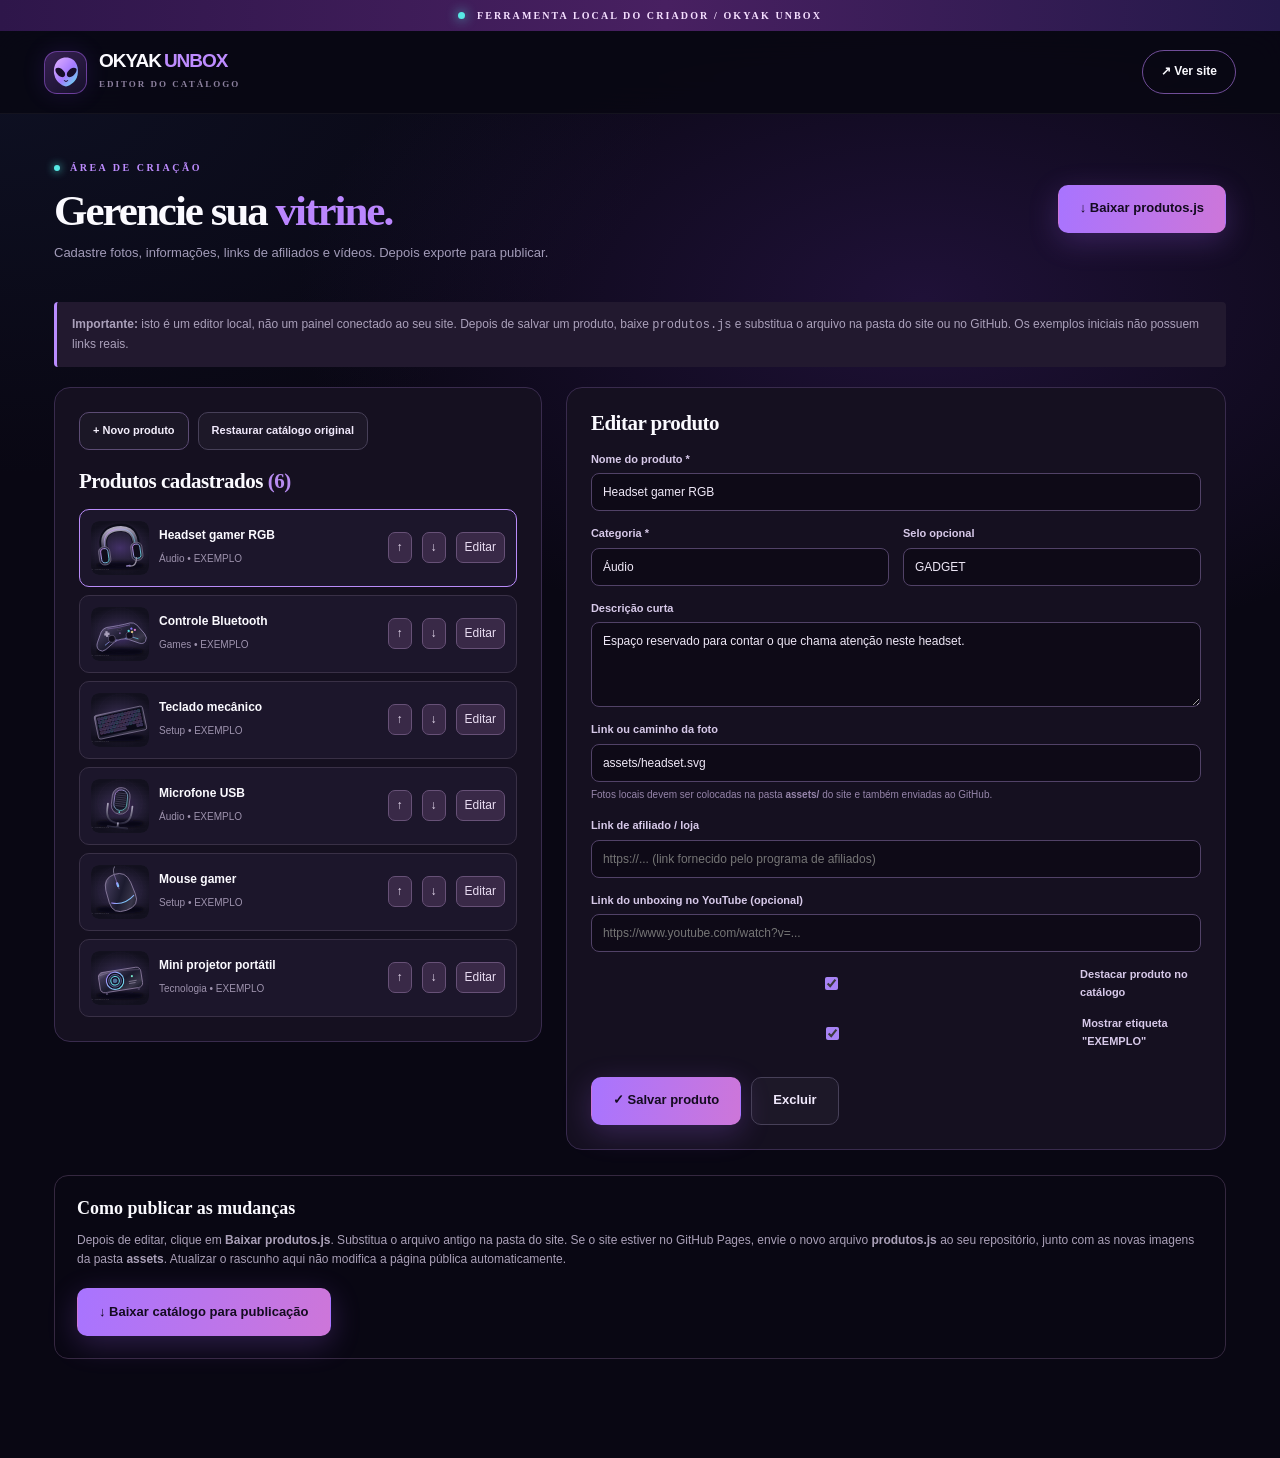
==== editor.html @ 549def85 "Add files via upload" ====
<!DOCTYPE html><html lang="pt-BR"><head><meta charset="UTF-8"><meta name="viewport" content="width=device-width,initial-scale=1.0"><meta name="theme-color" content="#090713"><link rel="icon" href="assets/icon.svg" type="image/svg+xml"><link rel="stylesheet" href="style.css"><title>Editor de produtos — Okyak Unbox</title><style>
.editor-shell{max-width:1220px;margin:0 auto;padding:40px 24px 100px}.editor-bar{display:flex;align-items:center;justify-content:space-between;gap:20px;flex-wrap:wrap;margin-bottom:38px}.editor-bar h1{font:700 clamp(29px,4vw,43px) 'Space Grotesk';letter-spacing:-2px;margin:8px 0}.editor-bar p{color:var(--muted);font-size:13px;margin:0}.editor-panels{display:grid;grid-template-columns:minmax(280px,.85fr) minmax(350px,1.15fr);gap:24px;align-items:start}.edit-panel{background:#151020;border:1px solid #392b4d;border-radius:16px;padding:24px}.edit-panel h2{font-size:21px;letter-spacing:-.5px;margin:0 0 15px}.edit-note{font-size:12px;color:#aaa0ba;background:#22192f;border-left:3px solid #ba8cff;padding:13px 15px;border-radius:4px;margin-bottom:20px}.edit-list{display:flex;flex-direction:column;gap:8px;max-height:600px;overflow:auto}.edit-item{border:1px solid #393046;background:#1c162b;border-radius:10px;padding:11px;display:flex;align-items:center;gap:10px}.edit-item.selected{border-color:#b98cf9}.edit-item>img{width:58px;height:54px;object-fit:cover;border-radius:8px;background:#29213d}.edit-item-info{min-width:0;flex:1}.edit-item-info strong{display:block;font-size:12px;overflow:hidden;text-overflow:ellipsis;white-space:nowrap}.edit-item-info small{color:#9d92ad;font-size:10px}.edit-item button{border:1px solid #675177;background:#392947;border-radius:7px;color:#e9ddf2;font-size:12px;padding:5px 8px}.edit-item button:hover{background:#5b386e}.edit-actions{display:flex;gap:9px;flex-wrap:wrap;margin-bottom:20px}.edit-actions .btn{min-height:38px;padding:9px 13px;font-size:11px}.edit-form{display:grid;grid-template-columns:1fr 1fr;gap:14px}.edit-field{display:flex;flex-direction:column;gap:5px;min-width:0}.edit-field.full{grid-column:1/-1}.edit-field label{font-size:11px;font-weight:800;color:#d7c9e9}.edit-field input,.edit-field textarea,.edit-field select{width:100%;background:#0e0a17;color:#efe8f7;border:1px solid #514267;border-radius:8px;padding:11px;font:12px 'DM Sans',sans-serif;outline:0}.edit-field textarea{min-height:85px;resize:vertical}.edit-field input:focus,.edit-field textarea:focus{border-color:#b88dff}.edit-field small{font-size:10px;color:#9685aa}.edit-check{display:flex;gap:9px;align-items:center;font-size:12px;color:#cfc2e2}.edit-check input{accent-color:#a783f5}.edit-form-actions{grid-column:1/-1;display:flex;align-items:center;gap:10px;flex-wrap:wrap;padding-top:12px}.editor-status{font-size:12px;color:#75ead4;min-height:22px}.editor-footer{margin-top:25px;padding:22px;border:1px solid #352840;border-radius:14px}.editor-footer h3{font:700 18px 'Space Grotesk';margin:0 0 10px}.editor-footer p{font-size:12px;color:#aaa0b8}.editor-footer .btn{margin-top:7px}@media(max-width:850px){.editor-panels{grid-template-columns:1fr}}@media(max-width:480px){.edit-form{grid-template-columns:1fr}.edit-field.full{grid-column:auto}.edit-form-actions{grid-column:auto}.editor-shell{padding:25px 15px 65px}.edit-panel{padding:16px}}
</style></head><body><div class="topline"><span class="live-dot"></span> FERRAMENTA LOCAL DO CRIADOR / OKYAK UNBOX</div><header class="header"><div class="shell header-inner"><a href="index.html" class="brand"><span class="brand-mark"><img src="assets/icon.svg" alt=""></span><span class="brand-type"><strong>OKYAK<span>UNBOX</span></strong><small>EDITOR DO CATÁLOGO</small></span></a><a class="header-cta" style="display:inline-flex" href="index.html">↗ Ver site</a></div></header><main class="editor-shell"><div class="editor-bar"><div><span class="section-kicker"><span></span> ÁREA DE CRIAÇÃO</span><h1>Gerencie sua <span style="color:#bb86ff">vitrine.</span></h1><p>Cadastre fotos, informações, links de afiliados e vídeos. Depois exporte para publicar.</p></div><button id="download" type="button" class="btn btn-primary">↓ Baixar produtos.js</button></div><p class="edit-note"><strong>Importante:</strong> isto é um editor local, não um painel conectado ao seu site. Depois de salvar um produto, baixe <code>produtos.js</code> e substitua o arquivo na pasta do site ou no GitHub. Os exemplos iniciais não possuem links reais.</p><div class="editor-panels"><section class="edit-panel"><div class="edit-actions"><button class="btn btn-outline" id="new" type="button">+ Novo produto</button><button class="btn btn-ghost" id="reset" type="button">Restaurar catálogo original</button></div><h2>Produtos cadastrados <span id="total" style="color:#b78bf0"></span></h2><div id="edit-list" class="edit-list"></div></section><section class="edit-panel"><h2 id="form-title">Editar produto</h2><form id="product-form" class="edit-form"><div class="edit-field full"><label for="nome">Nome do produto *</label><input id="nome" required maxlength="90" placeholder="Ex.: Headset Bluetooth XYZ"></div><div class="edit-field"><label for="categoria">Categoria *</label><input id="categoria" required maxlength="30" placeholder="Ex.: Tecnologia"></div><div class="edit-field"><label for="selo">Selo opcional</label><input id="selo" maxlength="24" placeholder="Ex.: UNBOXING"></div><div class="edit-field full"><label for="descricao">Descrição curta</label><textarea id="descricao" maxlength="300" placeholder="O que você quer apresentar deste produto?"></textarea></div><div class="edit-field full"><label for="imagem">Link ou caminho da foto</label><input id="imagem" placeholder="https://site.com/foto.jpg ou assets/foto.jpg"><small>Fotos locais devem ser colocadas na pasta <b>assets/</b> do site e também enviadas ao GitHub.</small></div><div class="edit-field full"><label for="afiliado">Link de afiliado / loja</label><input id="afiliado" type="url" placeholder="https://... (link fornecido pelo programa de afiliados)"></div><div class="edit-field full"><label for="youtube">Link do unboxing no YouTube (opcional)</label><input id="youtube" type="url" placeholder="https://www.youtube.com/watch?v=..."></div><div class="edit-field full"><label class="edit-check"><input type="checkbox" id="destaque"> Destacar produto no catálogo</label></div><div class="edit-field full"><label class="edit-check"><input type="checkbox" id="demo"> Mostrar etiqueta "EXEMPLO"</label></div><div class="edit-form-actions"><button class="btn btn-primary" type="submit">✓ Salvar produto</button><button class="btn btn-ghost" type="button" id="delete">Excluir</button><span class="editor-status" id="status" role="status"></span></div></form></section></div><div class="editor-footer"><h3>Como publicar as mudanças</h3><p>Depois de editar, clique em <b>Baixar produtos.js</b>. Substitua o arquivo antigo na pasta do site. Se o site estiver no GitHub Pages, envie o novo arquivo <b>produtos.js</b> ao seu repositório, junto com as novas imagens da pasta <b>assets</b>. Atualizar o rascunho aqui não modifica a página pública automaticamente.</p><button id="download-bottom" type="button" class="btn btn-primary">↓ Baixar catálogo para publicação</button></div></main><script src="produtos.js"></script><script>
(()=>{'use strict';const initial=JSON.parse(JSON.stringify(window.OKYAK_PRODUCTS||[]));let list;try{list=JSON.parse(localStorage.getItem('okyak_unbox_editor_v1')||'null')||initial}catch{list=initial}if(!Array.isArray(list))list=initial;let selected=list[0]?.id||null;const $=id=>document.getElementById(id);const esc=s=>String(s??'').replace(/[&<>"']/g,c=>({'&':'&amp;','<':'&lt;','>':'&gt;','"':'&quot;',"'":'&#39;'}[c]));const validPhoto=s=>String(s||'').trim();const cleanText=s=>String(s||'').trim();function persist(){try{localStorage.setItem('okyak_unbox_editor_v1',JSON.stringify(list))}catch{showStatus('Seu navegador não conseguiu salvar o rascunho. Exporte o arquivo.') }}function showStatus(t){$('status').textContent=t}function render(){const el=$('edit-list');$('total').textContent=`(${list.length})`;el.innerHTML=list.length?list.map((p,i)=>`<div class="edit-item ${p.id===selected?'selected':''}"><img src="${esc(p.imagem||'assets/produto.svg')}" onerror="this.onerror=null;this.src='assets/produto.svg'" alt=""><div class="edit-item-info"><strong>${esc(p.nome)}</strong><small>${esc(p.categoria||'Sem categoria')}${p.demo?' • EXEMPLO':''}</small></div><button type="button" data-up="${i}" title="Subir produto" aria-label="Mover para cima" ${i===0?'disabled':''}>↑</button><button type="button" data-down="${i}" title="Descer produto" aria-label="Mover para baixo" ${i===list.length-1?'disabled':''}>↓</button><button type="button" data-edit="${esc(p.id)}">Editar</button></div>`).join(''):'<p class="no-items">Nenhum produto. Clique em Novo produto.</p>';fillForm()}
function fillForm(){const p=list.find(x=>x.id===selected);$('form-title').textContent=p?'Editar produto':'Novo produto';for(const f of ['nome','categoria','selo','descricao','imagem','afiliado','youtube'])$(f).value=p?p[f]||'':'';$('destaque').checked=!!p?.destaque;$('demo').checked=!!p?.demo;$('delete').disabled=!p}
$('edit-list').addEventListener('click',e=>{const b=e.target.closest('button');if(!b)return;if(b.hasAttribute('data-edit'))selected=b.dataset.edit;else if(b.hasAttribute('data-up')){let i=Number(b.dataset.up);if(i>0)[list[i],list[i-1]]=[list[i-1],list[i]]}else if(b.hasAttribute('data-down')){let i=Number(b.dataset.down);if(i<list.length-1)[list[i],list[i+1]]=[list[i+1],list[i]]}persist();render()});
$('new').addEventListener('click',()=>{selected=null;render();$('nome').focus();showStatus('Preencha os campos para cadastrar um produto.')});
$('product-form').addEventListener('submit',e=>{e.preventDefault();const data={nome:cleanText($('nome').value),categoria:cleanText($('categoria').value),selo:cleanText($('selo').value),descricao:cleanText($('descricao').value),imagem:validPhoto($('imagem').value)||'assets/produto.svg',fallback:'assets/produto.svg',afiliado:cleanText($('afiliado').value),youtube:cleanText($('youtube').value),destaque:$('destaque').checked,demo:$('demo').checked};if(!data.nome||!data.categoria)return showStatus('Nome e categoria são obrigatórios.');for(const k of ['afiliado','youtube']){if(data[k]){try{const u=new URL(data[k]);if(!['https:','http:'].includes(u.protocol))throw Error()}catch{return showStatus('O campo '+(k==='afiliado'?'link de afiliado':'YouTube')+' precisa ser uma URL válida.')}}}if(data.imagem.includes(':')){try{const u=new URL(data.imagem);if(!['https:','http:'].includes(u.protocol))throw Error()}catch{return showStatus('Use um link de foto HTTP(S) ou um caminho local como assets/foto.jpg.')}}let ix=list.findIndex(p=>p.id===selected);if(ix>=0)list[ix]={...list[ix],...data};else{const id='produto-'+Date.now().toString(36)+'-'+Math.random().toString(36).slice(2,5);list.unshift({id,...data});selected=id}persist();render();showStatus('Produto salvo neste navegador. Exporte para publicar.')});
$('delete').addEventListener('click',()=>{if(!selected||!confirm('Excluir este produto do rascunho?'))return;list=list.filter(p=>p.id!==selected);selected=list[0]?.id||null;persist();render();showStatus('Produto excluído do rascunho.')});
$('reset').addEventListener('click',()=>{if(!confirm('Restaurar os exemplos originais? As alterações não exportadas serão perdidas.'))return;list=JSON.parse(JSON.stringify(initial));selected=list[0]?.id||null;persist();render();showStatus('Catálogo original restaurado.')});
function download(){const data='/* OKYAK UNBOX — Catálogo publicado. Editado pelo editor local. */\nwindow.OKYAK_PRODUCTS = '+JSON.stringify(list,null,2).replace(/\u2028/g,'\\u2028').replace(/\u2029/g,'\\u2029')+';\n';const blob=new Blob([data],{type:'text/javascript;charset=utf-8'});const u=URL.createObjectURL(blob);const a=document.createElement('a');a.href=u;a.download='produtos.js';document.body.appendChild(a);a.click();a.remove();setTimeout(()=>URL.revokeObjectURL(u),1000);showStatus('Arquivo preparado. Substitua produtos.js no seu site.')}
$('download').addEventListener('click',download);$('download-bottom').addEventListener('click',download);render();})();
</script></body></html>
---- style.css ----
:root{--bg:#090713;--bg2:#0d0a19;--paper:#111021;--paper2:#181429;--stroke:#28243b;--muted:#a29bb8;--muted2:#79718e;--white:#fbfaff;--lilac:#be8cff;--violet:#8c59ff;--pink:#f26bd5;--cyan:#57e9e5;--orange:#ffd184;--radius:18px}
*{box-sizing:border-box}html{scroll-behavior:smooth;scroll-padding-top:90px}body{margin:0;background:var(--bg);color:var(--white);font:15px/1.6 'DM Sans',sans-serif;overflow-x:hidden}body::before{content:"";position:absolute;top:0;left:0;right:0;height:830px;background:radial-gradient(ellipse at 72% 36%,#4522765e,transparent 48%),radial-gradient(ellipse at 0% 10%,#151d386b,transparent 37%);pointer-events:none;z-index:-1}a{color:inherit;text-decoration:none}button,input{font:inherit}button{cursor:pointer}button:disabled{cursor:not-allowed}img{max-width:100%;display:block}::selection{background:var(--violet);color:white}.shell{width:min(1220px,calc(100% - 88px));margin-inline:auto}.skip{position:absolute;left:-9999px;top:10px;background:#fff;color:#111;padding:10px;z-index:100}.skip:focus{left:15px}.topline{height:31px;background:linear-gradient(90deg,#2e164a,#482061 52%,#25194a);display:flex;align-items:center;justify-content:center;gap:12px;font-family:'Space Grotesk';font-size:10px;font-weight:700;letter-spacing:2.1px;color:#f5dfff}.topline-sep{opacity:.45}.live-dot,.video-showcase-head i,.hero-art-head i{display:inline-block;width:7px;height:7px;border-radius:50%;background:var(--cyan);box-shadow:0 0 12px var(--cyan)}.header{position:sticky;top:0;background:#090713dd;backdrop-filter:blur(18px);-webkit-backdrop-filter:blur(18px);border-bottom:1px solid #ffffff0c;z-index:50}.header-inner{height:82px;display:flex;align-items:center;justify-content:space-between;gap:30px}.brand{display:inline-flex;align-items:center;gap:12px;flex-shrink:0}.brand-mark{width:43px;height:43px;border-radius:13px;display:grid;place-items:center;background:linear-gradient(145deg,#372052,#16112b);border:1px solid #b468ff77;box-shadow:0 0 23px #8c59ff22}.brand-mark img{width:34px}.brand-type strong{display:block;font:800 19px/1 'Space Grotesk',sans-serif;letter-spacing:-1px}.brand-type strong span{color:var(--lilac);margin-left:3px}.brand-type small{font:700 9px/1.3 'Space Grotesk';color:#8c809e;letter-spacing:2px}.nav{display:flex;gap:36px;align-items:center;margin-left:auto}.nav a{font-size:13px;color:#beb8cb;font-weight:700;transition:color .2s}.nav a:hover{color:white}.header-cta{display:inline-flex;align-items:center;gap:9px;border:1px solid #704d98;border-radius:999px;font-size:12px;font-weight:800;padding:11px 18px;white-space:nowrap}.header-cta:hover{background:#351c4e}.header-cta svg{height:18px;width:18px;color:var(--pink)}.header-cta span{color:var(--lilac)}.menu-toggle{display:none}.mobile-menu{display:none}.hero{min-height:616px;display:grid;grid-template-columns:1fr .96fr;align-items:center;position:relative;gap:66px;padding-top:70px;padding-bottom:96px}.eyebrow,.section-kicker{display:inline-flex;align-items:center;gap:10px;font:700 10px/1.4 'Space Grotesk';letter-spacing:2.5px;color:var(--lilac)}.eyebrow-star{width:23px;height:23px;display:grid;place-items:center;border:1px solid #9b65f455;border-radius:6px;color:var(--pink);font-size:16px}.hero h1{font:700 clamp(48px,5.4vw,83px)/1.04 'Space Grotesk',sans-serif;letter-spacing:-4.2px;margin:26px 0 24px;white-space:nowrap}.hero h1 span{background:linear-gradient(90deg,#e8a9ff 2%,#9d85ff 54%,#77e7ed);color:transparent;background-clip:text;-webkit-background-clip:text}.hero-copy>p{max-width:480px;color:#aaa4b8;font-size:16px;line-height:1.85;margin:0 0 30px}.hero-actions{display:flex;gap:13px;flex-wrap:wrap}.btn{min-height:48px;border-radius:10px;padding:12px 21px;display:inline-flex;align-items:center;justify-content:center;gap:20px;font-size:13px;font-weight:800;border:1px solid transparent;transition:transform .2s,box-shadow .2s,background .2s}.btn:hover:not(:disabled){transform:translateY(-2px)}.btn-primary{background:linear-gradient(100deg,#a874ff,#cd76d9);color:#140b20;box-shadow:0 8px 30px #aa66ff3c}.btn-primary:hover{box-shadow:0 10px 40px #aa66ff72}.btn-ghost{background:#ffffff09;border-color:#474058;color:#f0e8fb}.btn-ghost:hover{background:#ffffff12}.btn-outline{background:#ffffff07;border-color:#5c4c74;color:#f4effc}.btn-outline:hover{background:#312342}.play-bubble{display:grid;place-items:center;width:24px;height:24px;border-radius:50%;background:#422d65;color:#d6abff;font-size:10px}.hero-proof{display:flex;gap:15px;align-items:center;margin-top:32px;color:#888098;font-size:11px;font-weight:700}.mini-avatars{display:flex;padding-left:6px}.mini-avatars span{width:30px;height:30px;display:grid;place-items:center;background:#322441;border:2px solid var(--bg);border-radius:50%;margin-left:-7px;font-size:16px}.hero-art{height:440px;position:relative;background:radial-gradient(circle at 50% 52%,#473b71 0,#241737 38%,#100c1c 72%);border:1px solid #51456d;border-radius:24px;overflow:hidden;box-shadow:0 25px 75px #0009,inset 0 0 65px #ba6aff0a}.hero-art::before{content:"";position:absolute;inset:0;background-image:linear-gradient(#a78aff0a 1px,transparent 1px),linear-gradient(90deg,#a78aff0a 1px,transparent 1px);background-size:35px 35px;mask-image:linear-gradient(to bottom,transparent,#000 40%);pointer-events:none}.hero-art-head{position:absolute;top:20px;left:24px;right:24px;display:flex;justify-content:space-between;font:700 9px 'Space Grotesk';letter-spacing:1.8px;color:#cfbbec;z-index:2}.hero-art-head span:first-child{display:flex;align-items:center;gap:8px}.hero-art-head span:last-child{color:#77708f}.hero-orbit{border:1px solid #b97dff33;position:absolute;left:50%;top:47%;transform:translate(-50%,-50%);border-radius:50%;width:380px;height:380px}.hero-orbit-2{width:278px;height:278px;border-style:dashed;border-color:#a377e844}.hero-product-glow{position:absolute;top:50%;left:50%;width:245px;height:145px;transform:translate(-50%,-15%);border-radius:50%;background:#a25dff80;filter:blur(65px)}.hero-controller{width:360px;height:310px;object-fit:contain;position:absolute;top:55px;left:50%;transform:translateX(-50%) rotate(-13deg);filter:drop-shadow(0 30px 25px #000b);z-index:1}.hero-float{position:absolute;z-index:2;backdrop-filter:blur(12px);background:#180f2ccc;border:1px solid #8d65ae8a;color:white}.float-a{left:23px;top:175px;border-radius:12px;padding:12px;display:flex;align-items:center;gap:8px;color:#e3a9ff;font-size:23px}.float-a small{font:700 9px/1.3 'Space Grotesk';letter-spacing:1px;color:#e4d3ef}.float-b{right:16px;top:95px;border-radius:999px;padding:9px 14px;font:700 9px 'Space Grotesk';letter-spacing:1px;display:flex;align-items:center;gap:8px}.float-b span{color:var(--pink)}.hero-art-bottom{position:absolute;bottom:0;left:0;right:0;padding:20px 25px;background:linear-gradient(0deg,#100b1fec,#100b1e77);display:flex;align-items:end;justify-content:space-between;z-index:2}.hero-art-bottom small{display:block;color:#9678bb;font:700 9px 'Space Grotesk';letter-spacing:2px}.hero-art-bottom strong{font:700 15px 'Space Grotesk';margin-top:5px;display:block}.blink{color:var(--cyan)}.hero-signal{display:flex;align-items:end;gap:4px;height:27px}.hero-signal span{width:4px;background:linear-gradient(var(--cyan),#8274f5);border-radius:4px;height:16px}.hero-signal span:nth-child(2){height:26px}.hero-signal span:nth-child(3){height:12px}.hero-signal span:nth-child(4){height:21px}.hero-signal span:nth-child(5){height:8px}.hero-scroll{position:absolute;bottom:30px;left:0;display:flex;gap:22px;color:#817992;font:700 10px 'Space Grotesk';letter-spacing:2.2px}.hero-scroll span{color:var(--lilac);font-size:16px}.benefits-wrap{background:linear-gradient(90deg,#11101e,#161026 48%,#100f1c);border-top:1px solid #2b2339;border-bottom:1px solid #2b2339}.benefits{min-height:112px;display:grid;grid-template-columns:repeat(3,1fr);align-items:center}.benefit{display:flex;align-items:center;gap:18px;padding:12px 28px 12px 0}.benefit+.benefit{border-left:1px solid #383044;padding-left:36px}.benefit-icon{font:700 23px 'Space Grotesk';color:#bd80ee}.benefit strong{display:block;font:700 13px 'Space Grotesk'}.benefit small{display:block;color:#928ba4;font-size:11px;margin-top:3px}.catalog-section{padding-top:105px;padding-bottom:108px}.section-top{display:flex;justify-content:space-between;align-items:center}.section-kicker>span{width:6px;height:6px;background:var(--cyan);border-radius:50%;box-shadow:0 0 8px var(--cyan)}h2{font:700 clamp(33px,4vw,52px)/1.12 'Space Grotesk';letter-spacing:-2px;margin:16px 0 14px}h2 em{font-style:normal;color:#ba8cff}.section-top p{color:#a9a2b8;margin:0}.top-stamp{height:104px;width:104px;border:1px dashed #6c5a85;border-radius:50%;display:flex;flex-direction:column;align-items:center;justify-content:center;transform:rotate(13deg);color:#ab8cd1;text-align:center;font:700 8px/1.5 'Space Grotesk';letter-spacing:1.4px}.top-stamp strong{font-size:13px;line-height:1.1;color:#eee4ff;letter-spacing:1px;margin:2px}.top-stamp span{font-size:18px;color:var(--pink)}.catalog-bar{margin-top:41px;display:flex;align-items:center;justify-content:space-between;gap:16px}.categories{display:flex;flex-wrap:wrap;gap:8px}.category-btn{border:1px solid #332d43;background:#161322;color:#aba2bb;padding:9px 15px;border-radius:9px;font:700 11px 'Space Grotesk';transition:all .2s}.category-btn:hover{color:white;border-color:#8d6eb9}.category-btn.active{color:#1d1027;background:#c797ff;border-color:#c797ff}.search{width:247px;height:42px;display:flex;align-items:center;gap:9px;padding:0 12px;border:1px solid #342d46;background:#151222;border-radius:9px;color:#8c809d}.search:focus-within{border-color:#ae81dc}.search svg{width:17px;height:17px;flex-shrink:0}.search input{background:transparent;color:#fff;border:0;outline:0;min-width:0;width:100%;font-size:12px}.search input::placeholder{color:#877d9a}.catalog-meta{display:flex;justify-content:space-between;gap:16px;color:#797188;font:700 9px 'Space Grotesk';letter-spacing:1.4px;margin-top:24px;margin-bottom:15px}.product-grid{display:grid;grid-template-columns:repeat(3,minmax(0,1fr));gap:22px}.product-card{min-width:0;background:linear-gradient(135deg,#181427,#110e1d);border:1px solid #322940;border-radius:16px;overflow:hidden;transition:transform .25s,border-color .25s,box-shadow .25s}.product-card:hover{transform:translateY(-5px);border-color:#74569b;box-shadow:0 16px 40px #0007}.product-image{height:223px;background:radial-gradient(circle at 50% 34%,#3c3155,#1c192b 60%,#151321);position:relative;overflow:hidden;display:flex;align-items:center;justify-content:center}.product-image::after{content:"";position:absolute;inset:0;background:linear-gradient(to top,#16102077,transparent 35%);pointer-events:none}.product-image img{width:100%;height:100%;object-fit:cover;transition:transform .4s}.product-card:hover .product-image img{transform:scale(1.06)}.card-overlays{position:absolute;inset:15px 14px auto 14px;display:flex;justify-content:space-between;gap:7px;z-index:1}.card-badge{background:#1d1839e6;border:1px solid #76609caa;color:#ebd1ff;border-radius:6px;padding:6px 9px;font:700 9px 'Space Grotesk';letter-spacing:1px}.card-demo{background:#090815bd;border:1px solid #ffffff38;color:#bcb2cb;border-radius:6px;padding:6px 9px;font:700 9px 'Space Grotesk';letter-spacing:1px}.card-bottom-hint{position:absolute;right:14px;bottom:12px;font:700 8px 'Space Grotesk';letter-spacing:1.5px;color:#e1d0f0;z-index:2}.product-body{padding:21px 21px 22px}.product-category{font:700 9px 'Space Grotesk';letter-spacing:1.8px;color:#c38df3;text-transform:uppercase}.product-body h3{font:700 20px/1.25 'Space Grotesk';letter-spacing:-.6px;margin:7px 0 9px}.product-body p{font-size:12px;color:#a49ab2;line-height:1.8;min-height:45px;margin:0}.product-details{display:flex;align-items:center;justify-content:space-between;margin:17px 0 18px;padding-top:15px;border-top:1px solid #302a3b;gap:10px}.product-details span:first-child{font-size:10px;color:#9c91ad}.product-details span:last-child{font-size:11px;color:#d8c7e6;font-weight:700;text-align:right}.product-actions{display:flex;gap:9px}.product-actions a,.product-actions button{min-height:40px;border-radius:8px;display:flex;justify-content:center;align-items:center;gap:6px;padding:8px 12px;font-size:11px;font-weight:800;white-space:nowrap}.buy-link{flex:1;background:#b783ff;color:#20112c;border:1px solid #b783ff;transition:background .2s}.buy-link:not(.disabled):hover{background:#dbb5ff}.buy-link.disabled{background:#30263a;border-color:#453950;color:#a89bb3;cursor:not-allowed}.watch-link{background:#252037;color:#e9dbfa;border:1px solid #4d3d69}.watch-link:hover{background:#382b50}.external-arrow{font-size:14px}.product-no-video{display:flex;align-items:center;gap:6px;font-size:10px;color:#847c91;padding:0 4px}.empty-state{margin:20px auto 0;padding:60px 30px;border:1px dashed #4b395a;border-radius:15px;text-align:center;color:#a8a0b8}.empty-state>span{font-size:48px}.empty-state h3{color:white;font:700 24px 'Space Grotesk'}.empty-state p{margin-bottom:22px}.disclosure-inline{margin:25px 0 0;color:#8d839d;font-size:11px;line-height:1.8;max-width:950px}.video-section{background:radial-gradient(ellipse at 15% 60%,#331f4e44,transparent 48%),#110d1d;border-block:1px solid #2a223c}.video-layout{display:grid;grid-template-columns:.85fr 1.15fr;gap:105px;align-items:center;padding-top:104px;padding-bottom:104px}.video-left h2{font-size:clamp(36px,4.2vw,56px);margin-top:22px}.video-left>p{font-size:14px;color:#aaa0b9;line-height:1.9;max-width:405px}.video-perks{display:flex;flex-direction:column;gap:12px;margin:26px 0 33px}.video-perks span{font-size:12px;color:#d2c6de;font-weight:700}.video-perks b{color:#a97bff;font-size:17px;margin-right:9px}.video-showcase{border:1px solid #765591;border-radius:16px;overflow:hidden;box-shadow:0 30px 75px #0008;background:#100e1d;transform:rotate(1deg)}.video-showcase-head,.video-showcase-foot{height:47px;display:flex;justify-content:space-between;align-items:center;padding:0 18px;font:700 9px 'Space Grotesk';letter-spacing:1.4px;color:#a99cbe}.video-showcase-head i{margin-right:7px}.video-showcase-head>span:last-child{color:#ee9ba8}.video-stage{height:310px;position:relative;overflow:hidden;display:grid;place-items:center;background:radial-gradient(circle at 50% 50%,#3e2069 0,#1a1533 45%,#110e21 90%)}.video-stage::before{content:"";position:absolute;inset:0;background-image:linear-gradient(45deg,#b577ff08 25%,transparent 25%),linear-gradient(-45deg,#b577ff08 25%,transparent 25%);background-size:29px 29px}.stage-orbit{position:absolute;border:1px solid #b281ff33;border-radius:50%;width:300px;height:300px}.stage-orbit-2{width:200px;height:200px;border-style:dashed}.stage-inner{position:relative;z-index:1;display:flex;align-items:center;flex-direction:column;text-align:center;gap:8px;padding:25px}.stage-play{height:72px;width:72px;display:grid;place-items:center;border-radius:50%;background:linear-gradient(135deg,#a473f6,#ed78c0);color:#1b0c2b;box-shadow:0 0 70px #bb6bff80;font-size:25px;padding-left:5px;margin-bottom:13px}.stage-inner small{font:700 9px 'Space Grotesk';letter-spacing:2px;color:#c99bea}.stage-inner strong{font:700 20px 'Space Grotesk';max-width:350px}.stage-inner>span{font-size:12px;color:#aaa0b7}.video-stage iframe{width:100%;height:100%;border:0;position:absolute;inset:0;z-index:2}.video-thumb{position:absolute;inset:0;border:0;width:100%;height:100%;cursor:pointer;background:#171126;z-index:2}.video-thumb img{width:100%;height:100%;object-fit:cover;opacity:.64}.video-thumb::after{content:"▶";display:grid;place-items:center;position:absolute;left:50%;top:50%;transform:translate(-50%,-50%);width:75px;height:75px;border-radius:50%;font-size:28px;padding-left:4px;background:#cc85f7;color:#1c0b29;box-shadow:0 0 40px #ba65fa80}.video-showcase-foot{height:40px}.how{padding-top:108px;padding-bottom:118px}.how-header{text-align:center}.how-header h2{margin-bottom:43px}.steps{display:grid;grid-template-columns:repeat(3,1fr);gap:21px}.step{padding:27px 27px 29px;border:1px solid #30283f;border-radius:15px;background:linear-gradient(140deg,#171225,#11101b)}.step-number{display:flex;justify-content:space-between;color:#ab7bdf;font:700 13px 'Space Grotesk'}.step-number b{font-size:20px;font-weight:500;color:#4c425f}.step-emoji{font-size:33px;margin:22px 0 15px}.step h3{font:700 20px 'Space Grotesk';margin:0 0 8px}.step p{color:#a59aae;font-size:12px;line-height:1.8;margin:0;max-width:250px}.channel-promo{min-height:232px;padding:45px 54px;border:1px solid #70528e;border-radius:19px;background:radial-gradient(ellipse at 90% 60%,#6d2fa360,transparent 45%),linear-gradient(95deg,#251339,#151028);display:flex;align-items:center;justify-content:space-between;gap:30px;position:relative;overflow:hidden}.channel-bg{position:absolute;right:2%;top:-20px;pointer-events:none;transform:rotate(-9deg);font:700 195px 'Space Grotesk';letter-spacing:-20px;color:#ffffff06}.channel-promo>div:not(.channel-bg),.channel-promo>a{z-index:1}.channel-promo h2{font-size:32px;margin:12px 0}.channel-promo h2 em{color:#dfa8ff}.channel-promo p{margin:0;color:#a89ab8;font-size:12px}.channel-promo .btn{flex-shrink:0}.faq{display:grid;grid-template-columns:.8fr 1.2fr;gap:120px;padding-top:116px;padding-bottom:120px}.faq h2{margin-top:18px}.faq-list details{border-bottom:1px solid #383042;padding:0 0 1px}.faq-list summary{list-style:none;cursor:pointer;display:flex;justify-content:space-between;align-items:center;gap:16px;padding:19px 0;color:#ede5f5;font-size:14px;font-weight:700}.faq-list summary::-webkit-details-marker{display:none}.faq-list summary span{font-size:22px;color:#c188f4;font-weight:400;transition:transform .2s}.faq-list details[open] summary span{transform:rotate(45deg)}.faq-list p{max-width:560px;color:#a79ab7;font-size:12px;line-height:1.9;margin:0 0 19px}.footer{background:#080711;border-top:1px solid #292138}.footer-main{display:grid;grid-template-columns:2fr 1fr 1fr;gap:70px;padding:64px 0 55px}.footer-brand .brand-mark{width:43px;height:43px}.footer-main>div:first-child p{font-size:12px;color:#8b809a;max-width:290px;line-height:1.8;margin-top:20px}.footer-links{display:flex;flex-direction:column;align-items:flex-start;gap:9px}.footer-links strong{font:700 10px 'Space Grotesk';letter-spacing:1.8px;color:#cba8f2;margin-bottom:8px}.footer-links a{font-size:12px;color:#aca2b9}.footer-links a:hover{color:white}.footer-bottom{border-top:1px solid #242033;min-height:67px;display:flex;justify-content:space-between;align-items:center;gap:15px;color:#70667c;font:700 9px 'Space Grotesk';letter-spacing:1.4px}.video-dialog{width:min(760px,calc(100% - 30px));max-height:calc(100% - 40px);padding:0;background:#120e20;border:1px solid #77539a;color:#f4edfa;border-radius:18px;box-shadow:0 40px 100px #000b}.video-dialog::backdrop{background:#020108d9;backdrop-filter:blur(7px)}.dialog-header{padding:16px 19px;display:flex;justify-content:space-between;align-items:center;gap:15px;font:700 16px 'Space Grotesk'}.dialog-header strong{overflow:hidden;text-overflow:ellipsis;white-space:nowrap}.dialog-header button{background:#332441;color:#fff;border:1px solid #71558c;border-radius:8px;font-size:24px;width:36px;height:36px;display:grid;place-items:center}.dialog-video{position:relative;aspect-ratio:16/9;background:#070611}.dialog-video iframe{position:absolute;inset:0;border:0;width:100%;height:100%}.video-dialog>p{padding:0 19px 11px;font-size:11px;color:#9d91ac}.no-items{color:#aaa}.nofocus:focus{outline:0}a:focus-visible,button:focus-visible,input:focus-visible,summary:focus-visible{outline:2px solid var(--cyan);outline-offset:3px}
@media(max-width:1060px){.shell{width:min(1100px,calc(100% - 52px))}.nav{gap:19px}.hero{gap:26px}.hero h1{font-size:clamp(44px,5.3vw,68px);letter-spacing:-3px}.video-layout{gap:50px}.float-a{left:10px}.hero-controller{width:340px}.product-grid{gap:13px}.product-body{padding:18px}.product-actions{flex-wrap:wrap}.watch-link{flex:1}}
@media(max-width:760px){.shell{width:calc(100% - 36px)}.topline{font-size:8px;letter-spacing:1px;gap:7px}.header-inner{height:70px}.nav,.header-cta{display:none}.menu-toggle{display:flex;flex-direction:column;gap:5px;align-items:center;justify-content:center;background:#241831;border:1px solid #55416b;border-radius:10px;height:39px;width:42px}.menu-toggle span{width:18px;height:2px;background:#dac3f1;border-radius:3px}.mobile-menu:not([hidden]){display:flex;flex-direction:column;gap:0;padding:2px 18px 14px;border-top:1px solid #2e2340;background:#100b1e}.mobile-menu a{display:block;padding:13px 4px;border-bottom:1px solid #2b2139;font-size:13px}.hero{min-height:0;grid-template-columns:1fr;padding-top:56px;padding-bottom:65px;gap:42px}.hero h1{font-size:clamp(48px,9vw,75px);letter-spacing:-3.4px}.hero-copy>p{max-width:570px}.hero-art{height:405px;max-width:590px;width:100%;margin:auto}.hero-scroll{display:none}.benefits{grid-template-columns:1fr;min-height:0;padding:13px 0}.benefit,.benefit+.benefit{padding:14px 0;border-left:0}.benefit+.benefit{border-top:1px solid #2f2941}.catalog-section{padding-top:75px;padding-bottom:70px}.top-stamp{display:none}.catalog-bar{flex-direction:column;align-items:stretch}.categories{gap:7px}.search{width:100%}.catalog-meta span:last-child{display:none}.product-grid{grid-template-columns:repeat(2,minmax(0,1fr));gap:13px}.product-image{height:185px}.video-layout{grid-template-columns:1fr;gap:35px;padding-top:75px;padding-bottom:75px}.video-showcase{max-width:600px;width:100%;margin:auto;transform:none}.how{padding-top:75px;padding-bottom:80px}.steps{grid-template-columns:1fr;gap:13px}.step{padding:21px 23px}.step-emoji{margin:10px 0;font-size:28px}.step p{max-width:none}.channel-promo{padding:30px;flex-direction:column;align-items:flex-start}.channel-promo h2{font-size:27px}.faq{grid-template-columns:1fr;gap:25px;padding-top:85px;padding-bottom:80px}.footer-main{gap:24px;grid-template-columns:1fr 1fr}.footer-main>div:first-child{grid-column:1/-1}.footer-bottom{flex-direction:column;justify-content:center;text-align:center;padding:17px 0}}
@media(max-width:500px){.brand-type strong{font-size:17px}.hero h1{font-size:clamp(41px,10vw,55px);letter-spacing:-2.8px}.hero-copy>p{font-size:14px}.hero-actions{gap:9px}.hero-actions .btn{padding:11px 14px;gap:10px;font-size:12px}.eyebrow{font-size:9px;letter-spacing:1.4px}.hero-art{height:340px}.hero-controller{width:300px;top:37px}.hero-orbit{width:300px;height:300px}.hero-orbit-2{width:210px;height:210px}.float-a{top:140px}.float-b{top:75px}.hero-art-bottom{padding:15px}.product-grid{grid-template-columns:1fr}.product-image{height:250px}.product-body h3{font-size:21px}.catalog-meta{letter-spacing:.5px}.video-stage{height:245px}.stage-inner strong{font-size:17px}.footer-main{gap:24px}h2{letter-spacing:-1.4px}.channel-promo h2{font-size:25px}}
@media(prefers-reduced-motion:reduce){*,*::before,*::after{scroll-behavior:auto!important;transition:none!important;animation:none!important}}
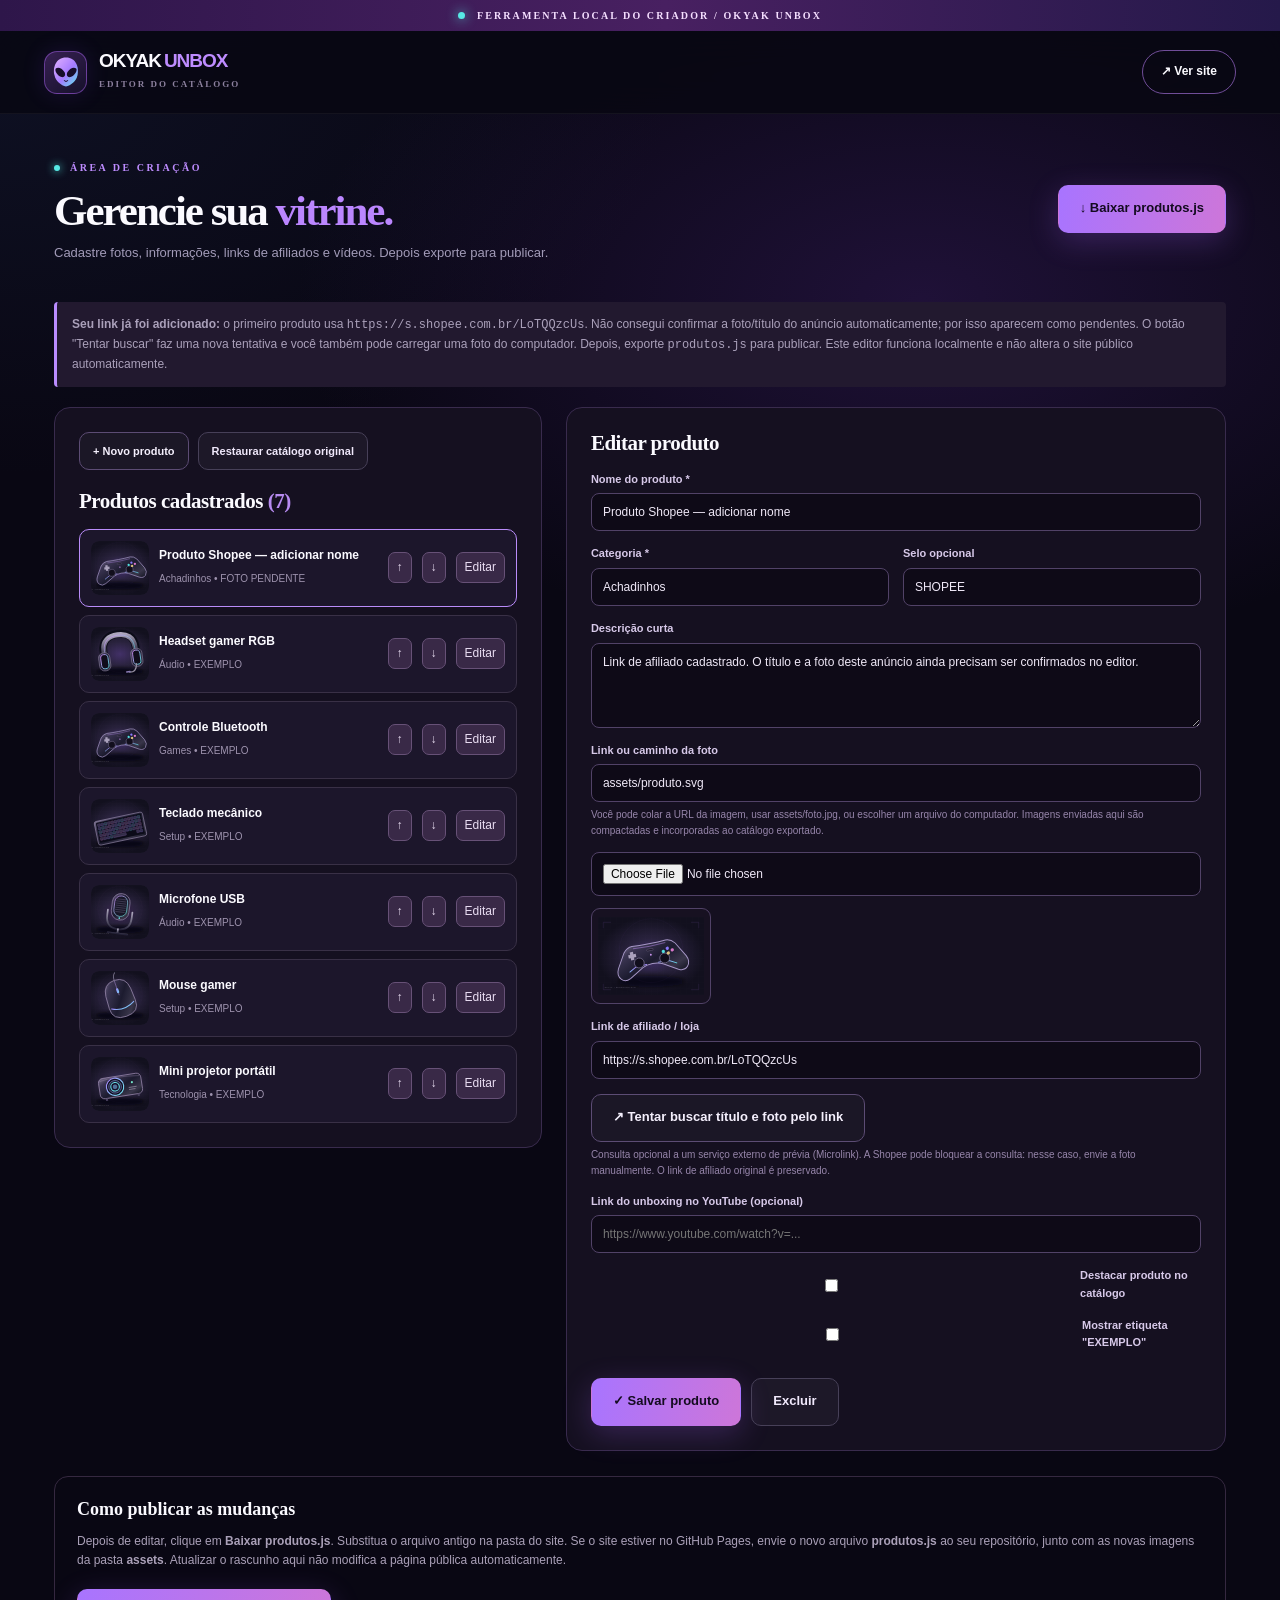
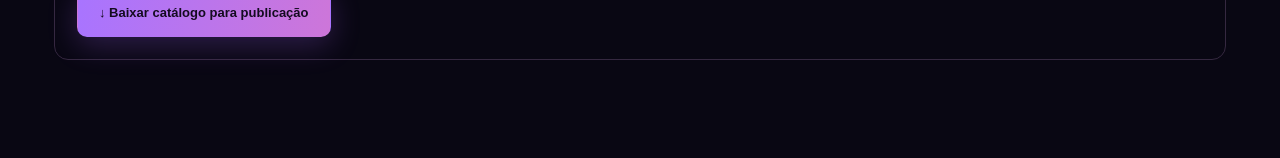
==== commit e390c14c: "Add files via upload" ====
--- a/editor.html
+++ b/editor.html
@@ -1,13 +1,81 @@
 <!DOCTYPE html><html lang="pt-BR"><head><meta charset="UTF-8"><meta name="viewport" content="width=device-width,initial-scale=1.0"><meta name="theme-color" content="#090713"><link rel="icon" href="assets/icon.svg" type="image/svg+xml"><link rel="stylesheet" href="style.css"><title>Editor de produtos — Okyak Unbox</title><style>
-.editor-shell{max-width:1220px;margin:0 auto;padding:40px 24px 100px}.editor-bar{display:flex;align-items:center;justify-content:space-between;gap:20px;flex-wrap:wrap;margin-bottom:38px}.editor-bar h1{font:700 clamp(29px,4vw,43px) 'Space Grotesk';letter-spacing:-2px;margin:8px 0}.editor-bar p{color:var(--muted);font-size:13px;margin:0}.editor-panels{display:grid;grid-template-columns:minmax(280px,.85fr) minmax(350px,1.15fr);gap:24px;align-items:start}.edit-panel{background:#151020;border:1px solid #392b4d;border-radius:16px;padding:24px}.edit-panel h2{font-size:21px;letter-spacing:-.5px;margin:0 0 15px}.edit-note{font-size:12px;color:#aaa0ba;background:#22192f;border-left:3px solid #ba8cff;padding:13px 15px;border-radius:4px;margin-bottom:20px}.edit-list{display:flex;flex-direction:column;gap:8px;max-height:600px;overflow:auto}.edit-item{border:1px solid #393046;background:#1c162b;border-radius:10px;padding:11px;display:flex;align-items:center;gap:10px}.edit-item.selected{border-color:#b98cf9}.edit-item>img{width:58px;height:54px;object-fit:cover;border-radius:8px;background:#29213d}.edit-item-info{min-width:0;flex:1}.edit-item-info strong{display:block;font-size:12px;overflow:hidden;text-overflow:ellipsis;white-space:nowrap}.edit-item-info small{color:#9d92ad;font-size:10px}.edit-item button{border:1px solid #675177;background:#392947;border-radius:7px;color:#e9ddf2;font-size:12px;padding:5px 8px}.edit-item button:hover{background:#5b386e}.edit-actions{display:flex;gap:9px;flex-wrap:wrap;margin-bottom:20px}.edit-actions .btn{min-height:38px;padding:9px 13px;font-size:11px}.edit-form{display:grid;grid-template-columns:1fr 1fr;gap:14px}.edit-field{display:flex;flex-direction:column;gap:5px;min-width:0}.edit-field.full{grid-column:1/-1}.edit-field label{font-size:11px;font-weight:800;color:#d7c9e9}.edit-field input,.edit-field textarea,.edit-field select{width:100%;background:#0e0a17;color:#efe8f7;border:1px solid #514267;border-radius:8px;padding:11px;font:12px 'DM Sans',sans-serif;outline:0}.edit-field textarea{min-height:85px;resize:vertical}.edit-field input:focus,.edit-field textarea:focus{border-color:#b88dff}.edit-field small{font-size:10px;color:#9685aa}.edit-check{display:flex;gap:9px;align-items:center;font-size:12px;color:#cfc2e2}.edit-check input{accent-color:#a783f5}.edit-form-actions{grid-column:1/-1;display:flex;align-items:center;gap:10px;flex-wrap:wrap;padding-top:12px}.editor-status{font-size:12px;color:#75ead4;min-height:22px}.editor-footer{margin-top:25px;padding:22px;border:1px solid #352840;border-radius:14px}.editor-footer h3{font:700 18px 'Space Grotesk';margin:0 0 10px}.editor-footer p{font-size:12px;color:#aaa0b8}.editor-footer .btn{margin-top:7px}@media(max-width:850px){.editor-panels{grid-template-columns:1fr}}@media(max-width:480px){.edit-form{grid-template-columns:1fr}.edit-field.full{grid-column:auto}.edit-form-actions{grid-column:auto}.editor-shell{padding:25px 15px 65px}.edit-panel{padding:16px}}
-</style></head><body><div class="topline"><span class="live-dot"></span> FERRAMENTA LOCAL DO CRIADOR / OKYAK UNBOX</div><header class="header"><div class="shell header-inner"><a href="index.html" class="brand"><span class="brand-mark"><img src="assets/icon.svg" alt=""></span><span class="brand-type"><strong>OKYAK<span>UNBOX</span></strong><small>EDITOR DO CATÁLOGO</small></span></a><a class="header-cta" style="display:inline-flex" href="index.html">↗ Ver site</a></div></header><main class="editor-shell"><div class="editor-bar"><div><span class="section-kicker"><span></span> ÁREA DE CRIAÇÃO</span><h1>Gerencie sua <span style="color:#bb86ff">vitrine.</span></h1><p>Cadastre fotos, informações, links de afiliados e vídeos. Depois exporte para publicar.</p></div><button id="download" type="button" class="btn btn-primary">↓ Baixar produtos.js</button></div><p class="edit-note"><strong>Importante:</strong> isto é um editor local, não um painel conectado ao seu site. Depois de salvar um produto, baixe <code>produtos.js</code> e substitua o arquivo na pasta do site ou no GitHub. Os exemplos iniciais não possuem links reais.</p><div class="editor-panels"><section class="edit-panel"><div class="edit-actions"><button class="btn btn-outline" id="new" type="button">+ Novo produto</button><button class="btn btn-ghost" id="reset" type="button">Restaurar catálogo original</button></div><h2>Produtos cadastrados <span id="total" style="color:#b78bf0"></span></h2><div id="edit-list" class="edit-list"></div></section><section class="edit-panel"><h2 id="form-title">Editar produto</h2><form id="product-form" class="edit-form"><div class="edit-field full"><label for="nome">Nome do produto *</label><input id="nome" required maxlength="90" placeholder="Ex.: Headset Bluetooth XYZ"></div><div class="edit-field"><label for="categoria">Categoria *</label><input id="categoria" required maxlength="30" placeholder="Ex.: Tecnologia"></div><div class="edit-field"><label for="selo">Selo opcional</label><input id="selo" maxlength="24" placeholder="Ex.: UNBOXING"></div><div class="edit-field full"><label for="descricao">Descrição curta</label><textarea id="descricao" maxlength="300" placeholder="O que você quer apresentar deste produto?"></textarea></div><div class="edit-field full"><label for="imagem">Link ou caminho da foto</label><input id="imagem" placeholder="https://site.com/foto.jpg ou assets/foto.jpg"><small>Fotos locais devem ser colocadas na pasta <b>assets/</b> do site e também enviadas ao GitHub.</small></div><div class="edit-field full"><label for="afiliado">Link de afiliado / loja</label><input id="afiliado" type="url" placeholder="https://... (link fornecido pelo programa de afiliados)"></div><div class="edit-field full"><label for="youtube">Link do unboxing no YouTube (opcional)</label><input id="youtube" type="url" placeholder="https://www.youtube.com/watch?v=..."></div><div class="edit-field full"><label class="edit-check"><input type="checkbox" id="destaque"> Destacar produto no catálogo</label></div><div class="edit-field full"><label class="edit-check"><input type="checkbox" id="demo"> Mostrar etiqueta "EXEMPLO"</label></div><div class="edit-form-actions"><button class="btn btn-primary" type="submit">✓ Salvar produto</button><button class="btn btn-ghost" type="button" id="delete">Excluir</button><span class="editor-status" id="status" role="status"></span></div></form></section></div><div class="editor-footer"><h3>Como publicar as mudanças</h3><p>Depois de editar, clique em <b>Baixar produtos.js</b>. Substitua o arquivo antigo na pasta do site. Se o site estiver no GitHub Pages, envie o novo arquivo <b>produtos.js</b> ao seu repositório, junto com as novas imagens da pasta <b>assets</b>. Atualizar o rascunho aqui não modifica a página pública automaticamente.</p><button id="download-bottom" type="button" class="btn btn-primary">↓ Baixar catálogo para publicação</button></div></main><script src="produtos.js"></script><script>
-(()=>{'use strict';const initial=JSON.parse(JSON.stringify(window.OKYAK_PRODUCTS||[]));let list;try{list=JSON.parse(localStorage.getItem('okyak_unbox_editor_v1')||'null')||initial}catch{list=initial}if(!Array.isArray(list))list=initial;let selected=list[0]?.id||null;const $=id=>document.getElementById(id);const esc=s=>String(s??'').replace(/[&<>"']/g,c=>({'&':'&amp;','<':'&lt;','>':'&gt;','"':'&quot;',"'":'&#39;'}[c]));const validPhoto=s=>String(s||'').trim();const cleanText=s=>String(s||'').trim();function persist(){try{localStorage.setItem('okyak_unbox_editor_v1',JSON.stringify(list))}catch{showStatus('Seu navegador não conseguiu salvar o rascunho. Exporte o arquivo.') }}function showStatus(t){$('status').textContent=t}function render(){const el=$('edit-list');$('total').textContent=`(${list.length})`;el.innerHTML=list.length?list.map((p,i)=>`<div class="edit-item ${p.id===selected?'selected':''}"><img src="${esc(p.imagem||'assets/produto.svg')}" onerror="this.onerror=null;this.src='assets/produto.svg'" alt=""><div class="edit-item-info"><strong>${esc(p.nome)}</strong><small>${esc(p.categoria||'Sem categoria')}${p.demo?' • EXEMPLO':''}</small></div><button type="button" data-up="${i}" title="Subir produto" aria-label="Mover para cima" ${i===0?'disabled':''}>↑</button><button type="button" data-down="${i}" title="Descer produto" aria-label="Mover para baixo" ${i===list.length-1?'disabled':''}>↓</button><button type="button" data-edit="${esc(p.id)}">Editar</button></div>`).join(''):'<p class="no-items">Nenhum produto. Clique em Novo produto.</p>';fillForm()}
+.editor-shell{max-width:1220px;margin:0 auto;padding:40px 24px 100px}.editor-bar{display:flex;align-items:center;justify-content:space-between;gap:20px;flex-wrap:wrap;margin-bottom:38px}.editor-bar h1{font:700 clamp(29px,4vw,43px) 'Space Grotesk';letter-spacing:-2px;margin:8px 0}.editor-bar p{color:var(--muted);font-size:13px;margin:0}.editor-panels{display:grid;grid-template-columns:minmax(280px,.85fr) minmax(350px,1.15fr);gap:24px;align-items:start}.edit-panel{background:#151020;border:1px solid #392b4d;border-radius:16px;padding:24px}.edit-panel h2{font-size:21px;letter-spacing:-.5px;margin:0 0 15px}.edit-note{font-size:12px;color:#aaa0ba;background:#22192f;border-left:3px solid #ba8cff;padding:13px 15px;border-radius:4px;margin-bottom:20px}.edit-list{display:flex;flex-direction:column;gap:8px;max-height:600px;overflow:auto}.edit-item{border:1px solid #393046;background:#1c162b;border-radius:10px;padding:11px;display:flex;align-items:center;gap:10px}.edit-item.selected{border-color:#b98cf9}.edit-item>img{width:58px;height:54px;object-fit:cover;border-radius:8px;background:#29213d}.edit-item-info{min-width:0;flex:1}.edit-item-info strong{display:block;font-size:12px;overflow:hidden;text-overflow:ellipsis;white-space:nowrap}.edit-item-info small{color:#9d92ad;font-size:10px}.edit-item button{border:1px solid #675177;background:#392947;border-radius:7px;color:#e9ddf2;font-size:12px;padding:5px 8px}.edit-item button:hover{background:#5b386e}.edit-actions{display:flex;gap:9px;flex-wrap:wrap;margin-bottom:20px}.edit-actions .btn{min-height:38px;padding:9px 13px;font-size:11px}.edit-form{display:grid;grid-template-columns:1fr 1fr;gap:14px}.edit-field{display:flex;flex-direction:column;gap:5px;min-width:0}.edit-field.full{grid-column:1/-1}.edit-field label{font-size:11px;font-weight:800;color:#d7c9e9}.edit-field input,.edit-field textarea,.edit-field select{width:100%;background:#0e0a17;color:#efe8f7;border:1px solid #514267;border-radius:8px;padding:11px;font:12px 'DM Sans',sans-serif;outline:0}.edit-field textarea{min-height:85px;resize:vertical}.edit-field input:focus,.edit-field textarea:focus{border-color:#b88dff}.edit-field small{font-size:10px;color:#9685aa}.edit-check{display:flex;gap:9px;align-items:center;font-size:12px;color:#cfc2e2}.edit-check input{accent-color:#a783f5}.edit-form-actions{grid-column:1/-1;display:flex;align-items:center;gap:10px;flex-wrap:wrap;padding-top:12px}.photo-controls{display:flex;flex-wrap:wrap;gap:12px;align-items:center;margin-top:8px}.photo-preview{width:120px;height:96px;object-fit:contain;border:1px solid #514267;background:#171121;border-radius:9px;padding:6px}.meta-btn{margin-top:10px;align-self:flex-start}.editor-status{font-size:12px;color:#75ead4;min-height:22px}.editor-footer{margin-top:25px;padding:22px;border:1px solid #352840;border-radius:14px}.editor-footer h3{font:700 18px 'Space Grotesk';margin:0 0 10px}.editor-footer p{font-size:12px;color:#aaa0b8}.editor-footer .btn{margin-top:7px}@media(max-width:850px){.editor-panels{grid-template-columns:1fr}}@media(max-width:480px){.edit-form{grid-template-columns:1fr}.edit-field.full{grid-column:auto}.edit-form-actions{grid-column:auto}.editor-shell{padding:25px 15px 65px}.edit-panel{padding:16px}}
+</style></head><body><div class="topline"><span class="live-dot"></span> FERRAMENTA LOCAL DO CRIADOR / OKYAK UNBOX</div><header class="header"><div class="shell header-inner"><a href="index.html" class="brand"><span class="brand-mark"><img src="assets/icon.svg" alt=""></span><span class="brand-type"><strong>OKYAK<span>UNBOX</span></strong><small>EDITOR DO CATÁLOGO</small></span></a><a class="header-cta" style="display:inline-flex" href="index.html">↗ Ver site</a></div></header><main class="editor-shell"><div class="editor-bar"><div><span class="section-kicker"><span></span> ÁREA DE CRIAÇÃO</span><h1>Gerencie sua <span style="color:#bb86ff">vitrine.</span></h1><p>Cadastre fotos, informações, links de afiliados e vídeos. Depois exporte para publicar.</p></div><button id="download" type="button" class="btn btn-primary">↓ Baixar produtos.js</button></div><p class="edit-note"><strong>Seu link já foi adicionado:</strong> o primeiro produto usa <code>https://s.shopee.com.br/LoTQQzcUs</code>. Não consegui confirmar a foto/título do anúncio automaticamente; por isso aparecem como pendentes. O botão "Tentar buscar" faz uma nova tentativa e você também pode carregar uma foto do computador. Depois, exporte <code>produtos.js</code> para publicar. Este editor funciona localmente e não altera o site público automaticamente.</p><div class="editor-panels"><section class="edit-panel"><div class="edit-actions"><button class="btn btn-outline" id="new" type="button">+ Novo produto</button><button class="btn btn-ghost" id="reset" type="button">Restaurar catálogo original</button></div><h2>Produtos cadastrados <span id="total" style="color:#b78bf0"></span></h2><div id="edit-list" class="edit-list"></div></section><section class="edit-panel"><h2 id="form-title">Editar produto</h2><form id="product-form" class="edit-form"><div class="edit-field full"><label for="nome">Nome do produto *</label><input id="nome" required maxlength="90" placeholder="Ex.: Headset Bluetooth XYZ"></div><div class="edit-field"><label for="categoria">Categoria *</label><input id="categoria" required maxlength="30" placeholder="Ex.: Tecnologia"></div><div class="edit-field"><label for="selo">Selo opcional</label><input id="selo" maxlength="24" placeholder="Ex.: UNBOXING"></div><div class="edit-field full"><label for="descricao">Descrição curta</label><textarea id="descricao" maxlength="300" placeholder="O que você quer apresentar deste produto?"></textarea></div><div class="edit-field full"><label for="imagem">Link ou caminho da foto</label><input id="imagem" placeholder="https://site.com/foto.jpg ou assets/foto.jpg"><small>Você pode colar a URL da imagem, usar assets/foto.jpg, ou escolher um arquivo do computador. Imagens enviadas aqui são compactadas e incorporadas ao catálogo exportado.</small><div class="photo-controls"><input type="file" id="image-file" accept="image/png,image/jpeg,image/webp" aria-label="Escolher foto do computador"><img id="photo-preview" class="photo-preview" src="assets/produto.svg" alt="Prévia da foto"></div></div><div class="edit-field full"><label for="afiliado">Link de afiliado / loja</label><input id="afiliado" type="url" placeholder="https://... (link fornecido pelo programa de afiliados)"><button type="button" class="btn btn-outline meta-btn" id="fetch-meta">↗ Tentar buscar título e foto pelo link</button><small>Consulta opcional a um serviço externo de prévia (Microlink). A Shopee pode bloquear a consulta: nesse caso, envie a foto manualmente. O link de afiliado original é preservado.</small></div><div class="edit-field full"><label for="youtube">Link do unboxing no YouTube (opcional)</label><input id="youtube" type="url" placeholder="https://www.youtube.com/watch?v=..."></div><div class="edit-field full"><label class="edit-check"><input type="checkbox" id="destaque"> Destacar produto no catálogo</label></div><div class="edit-field full"><label class="edit-check"><input type="checkbox" id="demo"> Mostrar etiqueta "EXEMPLO"</label></div><div class="edit-form-actions"><button class="btn btn-primary" type="submit">✓ Salvar produto</button><button class="btn btn-ghost" type="button" id="delete">Excluir</button><span class="editor-status" id="status" role="status"></span></div></form></section></div><div class="editor-footer"><h3>Como publicar as mudanças</h3><p>Depois de editar, clique em <b>Baixar produtos.js</b>. Substitua o arquivo antigo na pasta do site. Se o site estiver no GitHub Pages, envie o novo arquivo <b>produtos.js</b> ao seu repositório, junto com as novas imagens da pasta <b>assets</b>. Atualizar o rascunho aqui não modifica a página pública automaticamente.</p><button id="download-bottom" type="button" class="btn btn-primary">↓ Baixar catálogo para publicação</button></div></main><script src="produtos.js"></script><script>
+(()=>{'use strict';const initial=JSON.parse(JSON.stringify(window.OKYAK_PRODUCTS||[]));let list;try{list=JSON.parse(localStorage.getItem('okyak_unbox_editor_v1')||'null')||initial}catch{list=initial}if(!Array.isArray(list))list=initial;let selected=list[0]?.id||null;const $=id=>document.getElementById(id);const esc=s=>String(s??'').replace(/[&<>"']/g,c=>({'&':'&amp;','<':'&lt;','>':'&gt;','"':'&quot;',"'":'&#39;'}[c]));const validPhoto=s=>String(s||'').trim();const cleanText=s=>String(s||'').trim();function persist(){try{localStorage.setItem('okyak_unbox_editor_v1',JSON.stringify(list))}catch{showStatus('Seu navegador não conseguiu salvar o rascunho. Exporte o arquivo.') }}function showStatus(t){$('status').textContent=t}function render(){const el=$('edit-list');$('total').textContent=`(${list.length})`;el.innerHTML=list.length?list.map((p,i)=>`<div class="edit-item ${p.id===selected?'selected':''}"><img src="${esc(p.imagem||'assets/produto.svg')}" onerror="this.onerror=null;this.src='assets/produto.svg'" alt=""><div class="edit-item-info"><strong>${esc(p.nome)}</strong><small>${esc(p.categoria||'Sem categoria')}${p.demo?' • EXEMPLO':p.fotoPendente?' • FOTO PENDENTE':''}</small></div><button type="button" data-up="${i}" title="Subir produto" aria-label="Mover para cima" ${i===0?'disabled':''}>↑</button><button type="button" data-down="${i}" title="Descer produto" aria-label="Mover para baixo" ${i===list.length-1?'disabled':''}>↓</button><button type="button" data-edit="${esc(p.id)}">Editar</button></div>`).join(''):'<p class="no-items">Nenhum produto. Clique em Novo produto.</p>';fillForm()}
 function fillForm(){const p=list.find(x=>x.id===selected);$('form-title').textContent=p?'Editar produto':'Novo produto';for(const f of ['nome','categoria','selo','descricao','imagem','afiliado','youtube'])$(f).value=p?p[f]||'':'';$('destaque').checked=!!p?.destaque;$('demo').checked=!!p?.demo;$('delete').disabled=!p}
 $('edit-list').addEventListener('click',e=>{const b=e.target.closest('button');if(!b)return;if(b.hasAttribute('data-edit'))selected=b.dataset.edit;else if(b.hasAttribute('data-up')){let i=Number(b.dataset.up);if(i>0)[list[i],list[i-1]]=[list[i-1],list[i]]}else if(b.hasAttribute('data-down')){let i=Number(b.dataset.down);if(i<list.length-1)[list[i],list[i+1]]=[list[i+1],list[i]]}persist();render()});
 $('new').addEventListener('click',()=>{selected=null;render();$('nome').focus();showStatus('Preencha os campos para cadastrar um produto.')});
-$('product-form').addEventListener('submit',e=>{e.preventDefault();const data={nome:cleanText($('nome').value),categoria:cleanText($('categoria').value),selo:cleanText($('selo').value),descricao:cleanText($('descricao').value),imagem:validPhoto($('imagem').value)||'assets/produto.svg',fallback:'assets/produto.svg',afiliado:cleanText($('afiliado').value),youtube:cleanText($('youtube').value),destaque:$('destaque').checked,demo:$('demo').checked};if(!data.nome||!data.categoria)return showStatus('Nome e categoria são obrigatórios.');for(const k of ['afiliado','youtube']){if(data[k]){try{const u=new URL(data[k]);if(!['https:','http:'].includes(u.protocol))throw Error()}catch{return showStatus('O campo '+(k==='afiliado'?'link de afiliado':'YouTube')+' precisa ser uma URL válida.')}}}if(data.imagem.includes(':')){try{const u=new URL(data.imagem);if(!['https:','http:'].includes(u.protocol))throw Error()}catch{return showStatus('Use um link de foto HTTP(S) ou um caminho local como assets/foto.jpg.')}}let ix=list.findIndex(p=>p.id===selected);if(ix>=0)list[ix]={...list[ix],...data};else{const id='produto-'+Date.now().toString(36)+'-'+Math.random().toString(36).slice(2,5);list.unshift({id,...data});selected=id}persist();render();showStatus('Produto salvo neste navegador. Exporte para publicar.')});
+$('product-form').addEventListener('submit',e=>{e.preventDefault();const data={nome:cleanText($('nome').value),categoria:cleanText($('categoria').value),selo:cleanText($('selo').value),descricao:cleanText($('descricao').value),imagem:validPhoto($('imagem').value)||'assets/produto.svg',fallback:'assets/produto.svg',afiliado:cleanText($('afiliado').value),youtube:cleanText($('youtube').value),destaque:$('destaque').checked,demo:$('demo').checked};if(!data.nome||!data.categoria)return showStatus('Nome e categoria são obrigatórios.');for(const k of ['afiliado','youtube']){if(data[k]){try{const u=new URL(data[k]);if(!['https:','http:'].includes(u.protocol))throw Error()}catch{return showStatus('O campo '+(k==='afiliado'?'link de afiliado':'YouTube')+' precisa ser uma URL válida.')}}}if(data.imagem.includes(':')){try{const u=new URL(data.imagem);if(!['https:','http:'].includes(u.protocol))throw Error()}catch{return showStatus('Use um link de foto HTTP(S) ou um caminho local como assets/foto.jpg.')}}let ix=list.findIndex(p=>p.id===selected);if(ix>=0)list[ix]={...list[ix],...data, fotoPendente: data.imagem==='assets/produto.svg'&&!!list[ix].fotoPendente};else{const id='produto-'+Date.now().toString(36)+'-'+Math.random().toString(36).slice(2,5);list.unshift({id,...data});selected=id}persist();render();showStatus('Produto salvo neste navegador. Exporte para publicar.')});
 $('delete').addEventListener('click',()=>{if(!selected||!confirm('Excluir este produto do rascunho?'))return;list=list.filter(p=>p.id!==selected);selected=list[0]?.id||null;persist();render();showStatus('Produto excluído do rascunho.')});
 $('reset').addEventListener('click',()=>{if(!confirm('Restaurar os exemplos originais? As alterações não exportadas serão perdidas.'))return;list=JSON.parse(JSON.stringify(initial));selected=list[0]?.id||null;persist();render();showStatus('Catálogo original restaurado.')});
 function download(){const data='/* OKYAK UNBOX — Catálogo publicado. Editado pelo editor local. */\nwindow.OKYAK_PRODUCTS = '+JSON.stringify(list,null,2).replace(/\u2028/g,'\\u2028').replace(/\u2029/g,'\\u2029')+';\n';const blob=new Blob([data],{type:'text/javascript;charset=utf-8'});const u=URL.createObjectURL(blob);const a=document.createElement('a');a.href=u;a.download='produtos.js';document.body.appendChild(a);a.click();a.remove();setTimeout(()=>URL.revokeObjectURL(u),1000);showStatus('Arquivo preparado. Substitua produtos.js no seu site.')}
 $('download').addEventListener('click',download);$('download-bottom').addEventListener('click',download);render();})();
+</script><script>
+(()=>{'use strict';
+  const $=id=>document.getElementById(id);
+  const editorStatus=$('status');
+  const photo=$('photo-preview');
+  const photoField=$('imagem');
+  const urlField=$('afiliado');
+  const fileField=$('image-file');
+  let metadataRequestId=0;
+  function safePhoto(s){
+    const val=String(s||'').trim();
+    if(/^data:image\/(?:png|jpeg|webp);base64,[a-z0-9+/=]+$/i.test(val))return val;
+    if(/^(?:\.\/)?(?:assets|images)\/[\w./% -]+$/i.test(val)&&!val.includes('..'))return val;
+    try {const url=new URL(val);if(['https:','http:'].includes(url.protocol))return url.href;}catch{}
+    return 'assets/produto.svg';
+  }
+  function preview(){photo.src=safePhoto(photoField.value);}
+  photo.addEventListener('error',()=>{if(!photo.src.endsWith('/assets/produto.svg'))photo.src='assets/produto.svg';});
+  photoField.addEventListener('input',preview);
+  // Other editor actions repopulate the form synchronously. Update its preview after navigation.
+  document.querySelectorAll('#new, #reset, #delete, #edit-list').forEach(el=>{
+    el.addEventListener('click',()=>{fileField.value='';queueMicrotask(preview);});
+  });
+  fileField.addEventListener('change',async()=>{
+    const file=fileField.files&&fileField.files[0];if(!file)return;
+    if(!['image/png','image/jpeg','image/webp'].includes(file.type)){editorStatus.textContent='Use imagem JPG, PNG ou WebP.';return;}
+    if(file.size>15*1024*1024){editorStatus.textContent='A foto deve ter até 15 MB.';return;}
+    const source=URL.createObjectURL(file);
+    const img=new Image();
+    try{
+      await new Promise((ok,fail)=>{img.onload=ok;img.onerror=fail;img.src=source;});
+      const max=900;const scale=Math.min(1,max/Math.max(img.naturalWidth,img.naturalHeight));
+      const canvas=document.createElement('canvas');canvas.width=Math.max(1,Math.round(img.naturalWidth*scale));canvas.height=Math.max(1,Math.round(img.naturalHeight*scale));
+      const ctx=canvas.getContext('2d');ctx.fillStyle='#ffffff';ctx.fillRect(0,0,canvas.width,canvas.height);ctx.drawImage(img,0,0,canvas.width,canvas.height);
+      photoField.value=canvas.toDataURL('image/jpeg',0.80);preview();
+      editorStatus.textContent='Foto carregada e otimizada. Clique em Salvar produto e depois Baixar produtos.js.';
+    }catch{editorStatus.textContent='Não foi possível abrir a foto. Tente JPG ou PNG.';}
+    finally{URL.revokeObjectURL(source);}
+  });
+  $('fetch-meta').addEventListener('click',async()=>{
+    let url;try{url=new URL(urlField.value.trim());if(!['http:','https:'].includes(url.protocol))throw Error();}
+    catch{editorStatus.textContent='Cole primeiro um link válido de produto ou afiliado.';return;}
+    const button=$('fetch-meta');const requestId=++metadataRequestId;
+    button.disabled=true;button.textContent='Consultando prévia…';
+    editorStatus.textContent='Tentando obter informações públicas. Links curtos e anúncios da Shopee podem bloquear a prévia.';
+    try{
+      const ctrl=new AbortController();const timeout=setTimeout(()=>ctrl.abort(),12000);
+      let response;
+      try{response=await fetch('https://api.microlink.io?url='+encodeURIComponent(url.href),{signal:ctrl.signal,referrerPolicy:'no-referrer'});}
+      finally{clearTimeout(timeout);}
+      if(!response.ok)throw Error('Serviço temporariamente indisponível');
+      const json=await response.json();const data=json&&json.data||{};
+      if(json.status!=='success')throw Error('Prévia indisponível');
+      const imgUrl=String(data.image?.url||'').trim();
+      const title=String(data.title||'').trim();
+      let changed=[];
+      if(imgUrl&&/^https?:\/\//i.test(imgUrl)){
+        // Preview result is indicative, not guaranteed to be the product's real photo.
+        photoField.value=imgUrl;preview();changed.push('imagem');
+      }
+      if(title&&(!$('nome').value.trim()||$('nome').value.startsWith('Produto Shopee'))){$('nome').value=title.slice(0,90);changed.push('título');}
+      if(!changed.length)throw Error('Sem imagem ou título na prévia');
+      editorStatus.textContent='Prévia obtida ('+changed.join(' e ')+'). Confira se a foto é do produto correto antes de salvar.';
+    }catch(e){if(requestId===metadataRequestId)editorStatus.textContent='A loja não permitiu obter a foto automaticamente. Use "Escolher arquivo" para adicionar uma imagem do produto.';}
+    finally{if(requestId===metadataRequestId){button.disabled=false;button.textContent='↗ Tentar buscar título e foto pelo link';}}
+  });
+  preview();
+})();
 </script></body></html>
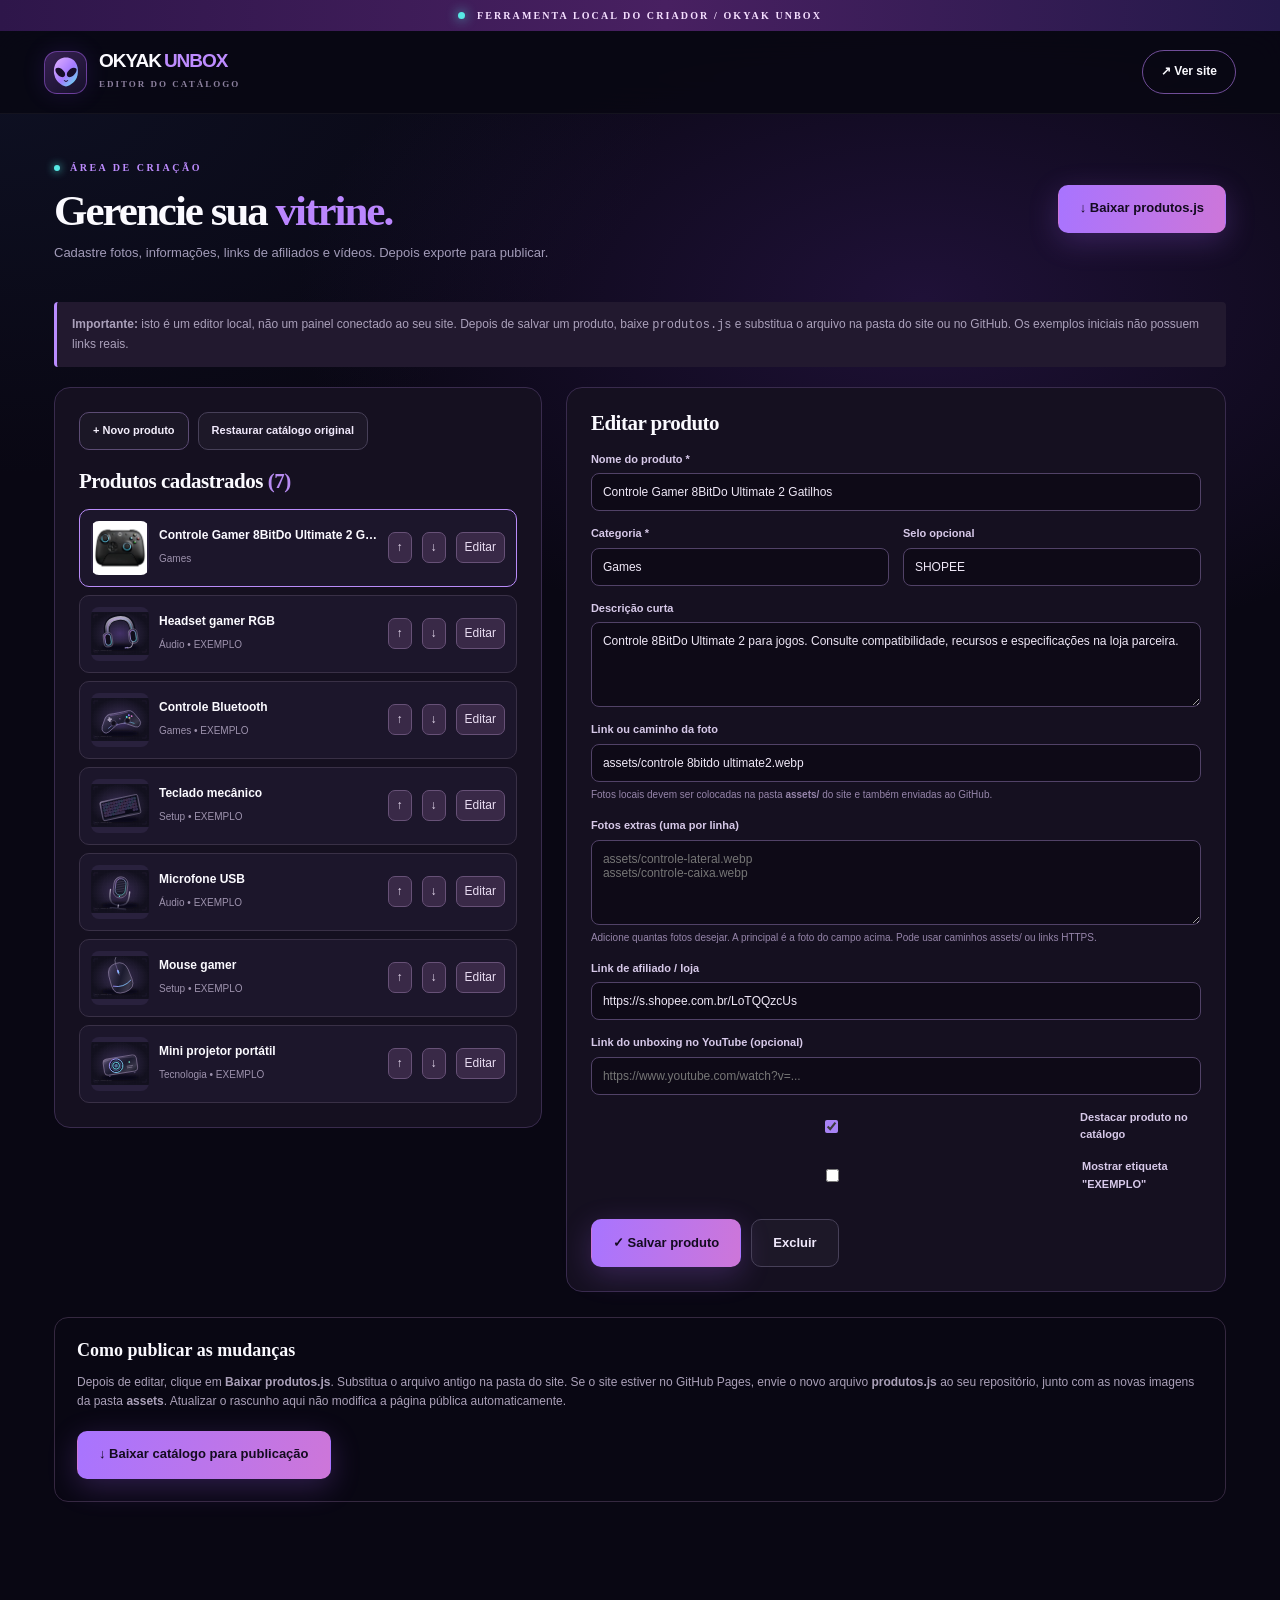
==== commit 71eb3716: "Add files via upload" ====
--- a/editor.html
+++ b/editor.html
@@ -1,81 +1,13 @@
 <!DOCTYPE html><html lang="pt-BR"><head><meta charset="UTF-8"><meta name="viewport" content="width=device-width,initial-scale=1.0"><meta name="theme-color" content="#090713"><link rel="icon" href="assets/icon.svg" type="image/svg+xml"><link rel="stylesheet" href="style.css"><title>Editor de produtos — Okyak Unbox</title><style>
-.editor-shell{max-width:1220px;margin:0 auto;padding:40px 24px 100px}.editor-bar{display:flex;align-items:center;justify-content:space-between;gap:20px;flex-wrap:wrap;margin-bottom:38px}.editor-bar h1{font:700 clamp(29px,4vw,43px) 'Space Grotesk';letter-spacing:-2px;margin:8px 0}.editor-bar p{color:var(--muted);font-size:13px;margin:0}.editor-panels{display:grid;grid-template-columns:minmax(280px,.85fr) minmax(350px,1.15fr);gap:24px;align-items:start}.edit-panel{background:#151020;border:1px solid #392b4d;border-radius:16px;padding:24px}.edit-panel h2{font-size:21px;letter-spacing:-.5px;margin:0 0 15px}.edit-note{font-size:12px;color:#aaa0ba;background:#22192f;border-left:3px solid #ba8cff;padding:13px 15px;border-radius:4px;margin-bottom:20px}.edit-list{display:flex;flex-direction:column;gap:8px;max-height:600px;overflow:auto}.edit-item{border:1px solid #393046;background:#1c162b;border-radius:10px;padding:11px;display:flex;align-items:center;gap:10px}.edit-item.selected{border-color:#b98cf9}.edit-item>img{width:58px;height:54px;object-fit:cover;border-radius:8px;background:#29213d}.edit-item-info{min-width:0;flex:1}.edit-item-info strong{display:block;font-size:12px;overflow:hidden;text-overflow:ellipsis;white-space:nowrap}.edit-item-info small{color:#9d92ad;font-size:10px}.edit-item button{border:1px solid #675177;background:#392947;border-radius:7px;color:#e9ddf2;font-size:12px;padding:5px 8px}.edit-item button:hover{background:#5b386e}.edit-actions{display:flex;gap:9px;flex-wrap:wrap;margin-bottom:20px}.edit-actions .btn{min-height:38px;padding:9px 13px;font-size:11px}.edit-form{display:grid;grid-template-columns:1fr 1fr;gap:14px}.edit-field{display:flex;flex-direction:column;gap:5px;min-width:0}.edit-field.full{grid-column:1/-1}.edit-field label{font-size:11px;font-weight:800;color:#d7c9e9}.edit-field input,.edit-field textarea,.edit-field select{width:100%;background:#0e0a17;color:#efe8f7;border:1px solid #514267;border-radius:8px;padding:11px;font:12px 'DM Sans',sans-serif;outline:0}.edit-field textarea{min-height:85px;resize:vertical}.edit-field input:focus,.edit-field textarea:focus{border-color:#b88dff}.edit-field small{font-size:10px;color:#9685aa}.edit-check{display:flex;gap:9px;align-items:center;font-size:12px;color:#cfc2e2}.edit-check input{accent-color:#a783f5}.edit-form-actions{grid-column:1/-1;display:flex;align-items:center;gap:10px;flex-wrap:wrap;padding-top:12px}.photo-controls{display:flex;flex-wrap:wrap;gap:12px;align-items:center;margin-top:8px}.photo-preview{width:120px;height:96px;object-fit:contain;border:1px solid #514267;background:#171121;border-radius:9px;padding:6px}.meta-btn{margin-top:10px;align-self:flex-start}.editor-status{font-size:12px;color:#75ead4;min-height:22px}.editor-footer{margin-top:25px;padding:22px;border:1px solid #352840;border-radius:14px}.editor-footer h3{font:700 18px 'Space Grotesk';margin:0 0 10px}.editor-footer p{font-size:12px;color:#aaa0b8}.editor-footer .btn{margin-top:7px}@media(max-width:850px){.editor-panels{grid-template-columns:1fr}}@media(max-width:480px){.edit-form{grid-template-columns:1fr}.edit-field.full{grid-column:auto}.edit-form-actions{grid-column:auto}.editor-shell{padding:25px 15px 65px}.edit-panel{padding:16px}}
-</style></head><body><div class="topline"><span class="live-dot"></span> FERRAMENTA LOCAL DO CRIADOR / OKYAK UNBOX</div><header class="header"><div class="shell header-inner"><a href="index.html" class="brand"><span class="brand-mark"><img src="assets/icon.svg" alt=""></span><span class="brand-type"><strong>OKYAK<span>UNBOX</span></strong><small>EDITOR DO CATÁLOGO</small></span></a><a class="header-cta" style="display:inline-flex" href="index.html">↗ Ver site</a></div></header><main class="editor-shell"><div class="editor-bar"><div><span class="section-kicker"><span></span> ÁREA DE CRIAÇÃO</span><h1>Gerencie sua <span style="color:#bb86ff">vitrine.</span></h1><p>Cadastre fotos, informações, links de afiliados e vídeos. Depois exporte para publicar.</p></div><button id="download" type="button" class="btn btn-primary">↓ Baixar produtos.js</button></div><p class="edit-note"><strong>Seu link já foi adicionado:</strong> o primeiro produto usa <code>https://s.shopee.com.br/LoTQQzcUs</code>. Não consegui confirmar a foto/título do anúncio automaticamente; por isso aparecem como pendentes. O botão "Tentar buscar" faz uma nova tentativa e você também pode carregar uma foto do computador. Depois, exporte <code>produtos.js</code> para publicar. Este editor funciona localmente e não altera o site público automaticamente.</p><div class="editor-panels"><section class="edit-panel"><div class="edit-actions"><button class="btn btn-outline" id="new" type="button">+ Novo produto</button><button class="btn btn-ghost" id="reset" type="button">Restaurar catálogo original</button></div><h2>Produtos cadastrados <span id="total" style="color:#b78bf0"></span></h2><div id="edit-list" class="edit-list"></div></section><section class="edit-panel"><h2 id="form-title">Editar produto</h2><form id="product-form" class="edit-form"><div class="edit-field full"><label for="nome">Nome do produto *</label><input id="nome" required maxlength="90" placeholder="Ex.: Headset Bluetooth XYZ"></div><div class="edit-field"><label for="categoria">Categoria *</label><input id="categoria" required maxlength="30" placeholder="Ex.: Tecnologia"></div><div class="edit-field"><label for="selo">Selo opcional</label><input id="selo" maxlength="24" placeholder="Ex.: UNBOXING"></div><div class="edit-field full"><label for="descricao">Descrição curta</label><textarea id="descricao" maxlength="300" placeholder="O que você quer apresentar deste produto?"></textarea></div><div class="edit-field full"><label for="imagem">Link ou caminho da foto</label><input id="imagem" placeholder="https://site.com/foto.jpg ou assets/foto.jpg"><small>Você pode colar a URL da imagem, usar assets/foto.jpg, ou escolher um arquivo do computador. Imagens enviadas aqui são compactadas e incorporadas ao catálogo exportado.</small><div class="photo-controls"><input type="file" id="image-file" accept="image/png,image/jpeg,image/webp" aria-label="Escolher foto do computador"><img id="photo-preview" class="photo-preview" src="assets/produto.svg" alt="Prévia da foto"></div></div><div class="edit-field full"><label for="afiliado">Link de afiliado / loja</label><input id="afiliado" type="url" placeholder="https://... (link fornecido pelo programa de afiliados)"><button type="button" class="btn btn-outline meta-btn" id="fetch-meta">↗ Tentar buscar título e foto pelo link</button><small>Consulta opcional a um serviço externo de prévia (Microlink). A Shopee pode bloquear a consulta: nesse caso, envie a foto manualmente. O link de afiliado original é preservado.</small></div><div class="edit-field full"><label for="youtube">Link do unboxing no YouTube (opcional)</label><input id="youtube" type="url" placeholder="https://www.youtube.com/watch?v=..."></div><div class="edit-field full"><label class="edit-check"><input type="checkbox" id="destaque"> Destacar produto no catálogo</label></div><div class="edit-field full"><label class="edit-check"><input type="checkbox" id="demo"> Mostrar etiqueta "EXEMPLO"</label></div><div class="edit-form-actions"><button class="btn btn-primary" type="submit">✓ Salvar produto</button><button class="btn btn-ghost" type="button" id="delete">Excluir</button><span class="editor-status" id="status" role="status"></span></div></form></section></div><div class="editor-footer"><h3>Como publicar as mudanças</h3><p>Depois de editar, clique em <b>Baixar produtos.js</b>. Substitua o arquivo antigo na pasta do site. Se o site estiver no GitHub Pages, envie o novo arquivo <b>produtos.js</b> ao seu repositório, junto com as novas imagens da pasta <b>assets</b>. Atualizar o rascunho aqui não modifica a página pública automaticamente.</p><button id="download-bottom" type="button" class="btn btn-primary">↓ Baixar catálogo para publicação</button></div></main><script src="produtos.js"></script><script>
-(()=>{'use strict';const initial=JSON.parse(JSON.stringify(window.OKYAK_PRODUCTS||[]));let list;try{list=JSON.parse(localStorage.getItem('okyak_unbox_editor_v1')||'null')||initial}catch{list=initial}if(!Array.isArray(list))list=initial;let selected=list[0]?.id||null;const $=id=>document.getElementById(id);const esc=s=>String(s??'').replace(/[&<>"']/g,c=>({'&':'&amp;','<':'&lt;','>':'&gt;','"':'&quot;',"'":'&#39;'}[c]));const validPhoto=s=>String(s||'').trim();const cleanText=s=>String(s||'').trim();function persist(){try{localStorage.setItem('okyak_unbox_editor_v1',JSON.stringify(list))}catch{showStatus('Seu navegador não conseguiu salvar o rascunho. Exporte o arquivo.') }}function showStatus(t){$('status').textContent=t}function render(){const el=$('edit-list');$('total').textContent=`(${list.length})`;el.innerHTML=list.length?list.map((p,i)=>`<div class="edit-item ${p.id===selected?'selected':''}"><img src="${esc(p.imagem||'assets/produto.svg')}" onerror="this.onerror=null;this.src='assets/produto.svg'" alt=""><div class="edit-item-info"><strong>${esc(p.nome)}</strong><small>${esc(p.categoria||'Sem categoria')}${p.demo?' • EXEMPLO':p.fotoPendente?' • FOTO PENDENTE':''}</small></div><button type="button" data-up="${i}" title="Subir produto" aria-label="Mover para cima" ${i===0?'disabled':''}>↑</button><button type="button" data-down="${i}" title="Descer produto" aria-label="Mover para baixo" ${i===list.length-1?'disabled':''}>↓</button><button type="button" data-edit="${esc(p.id)}">Editar</button></div>`).join(''):'<p class="no-items">Nenhum produto. Clique em Novo produto.</p>';fillForm()}
-function fillForm(){const p=list.find(x=>x.id===selected);$('form-title').textContent=p?'Editar produto':'Novo produto';for(const f of ['nome','categoria','selo','descricao','imagem','afiliado','youtube'])$(f).value=p?p[f]||'':'';$('destaque').checked=!!p?.destaque;$('demo').checked=!!p?.demo;$('delete').disabled=!p}
+.editor-shell{max-width:1220px;margin:0 auto;padding:40px 24px 100px}.editor-bar{display:flex;align-items:center;justify-content:space-between;gap:20px;flex-wrap:wrap;margin-bottom:38px}.editor-bar h1{font:700 clamp(29px,4vw,43px) 'Space Grotesk';letter-spacing:-2px;margin:8px 0}.editor-bar p{color:var(--muted);font-size:13px;margin:0}.editor-panels{display:grid;grid-template-columns:minmax(280px,.85fr) minmax(350px,1.15fr);gap:24px;align-items:start}.edit-panel{background:#151020;border:1px solid #392b4d;border-radius:16px;padding:24px}.edit-panel h2{font-size:21px;letter-spacing:-.5px;margin:0 0 15px}.edit-note{font-size:12px;color:#aaa0ba;background:#22192f;border-left:3px solid #ba8cff;padding:13px 15px;border-radius:4px;margin-bottom:20px}.edit-list{display:flex;flex-direction:column;gap:8px;max-height:600px;overflow:auto}.edit-item{border:1px solid #393046;background:#1c162b;border-radius:10px;padding:11px;display:flex;align-items:center;gap:10px}.edit-item.selected{border-color:#b98cf9}.edit-item>img{width:58px;height:54px;object-fit:contain;border-radius:8px;background:#29213d}.edit-item-info{min-width:0;flex:1}.edit-item-info strong{display:block;font-size:12px;overflow:hidden;text-overflow:ellipsis;white-space:nowrap}.edit-item-info small{color:#9d92ad;font-size:10px}.edit-item button{border:1px solid #675177;background:#392947;border-radius:7px;color:#e9ddf2;font-size:12px;padding:5px 8px}.edit-item button:hover{background:#5b386e}.edit-actions{display:flex;gap:9px;flex-wrap:wrap;margin-bottom:20px}.edit-actions .btn{min-height:38px;padding:9px 13px;font-size:11px}.edit-form{display:grid;grid-template-columns:1fr 1fr;gap:14px}.edit-field{display:flex;flex-direction:column;gap:5px;min-width:0}.edit-field.full{grid-column:1/-1}.edit-field label{font-size:11px;font-weight:800;color:#d7c9e9}.edit-field input,.edit-field textarea,.edit-field select{width:100%;background:#0e0a17;color:#efe8f7;border:1px solid #514267;border-radius:8px;padding:11px;font:12px 'DM Sans',sans-serif;outline:0}.edit-field textarea{min-height:85px;resize:vertical}.edit-field input:focus,.edit-field textarea:focus{border-color:#b88dff}.edit-field small{font-size:10px;color:#9685aa}.edit-check{display:flex;gap:9px;align-items:center;font-size:12px;color:#cfc2e2}.edit-check input{accent-color:#a783f5}.edit-form-actions{grid-column:1/-1;display:flex;align-items:center;gap:10px;flex-wrap:wrap;padding-top:12px}.editor-status{font-size:12px;color:#75ead4;min-height:22px}.editor-footer{margin-top:25px;padding:22px;border:1px solid #352840;border-radius:14px}.editor-footer h3{font:700 18px 'Space Grotesk';margin:0 0 10px}.editor-footer p{font-size:12px;color:#aaa0b8}.editor-footer .btn{margin-top:7px}@media(max-width:850px){.editor-panels{grid-template-columns:1fr}}@media(max-width:480px){.edit-form{grid-template-columns:1fr}.edit-field.full{grid-column:auto}.edit-form-actions{grid-column:auto}.editor-shell{padding:25px 15px 65px}.edit-panel{padding:16px}}
+</style></head><body><div class="topline"><span class="live-dot"></span> FERRAMENTA LOCAL DO CRIADOR / OKYAK UNBOX</div><header class="header"><div class="shell header-inner"><a href="index.html" class="brand"><span class="brand-mark"><img src="assets/icon.svg" alt=""></span><span class="brand-type"><strong>OKYAK<span>UNBOX</span></strong><small>EDITOR DO CATÁLOGO</small></span></a><a class="header-cta" style="display:inline-flex" href="index.html">↗ Ver site</a></div></header><main class="editor-shell"><div class="editor-bar"><div><span class="section-kicker"><span></span> ÁREA DE CRIAÇÃO</span><h1>Gerencie sua <span style="color:#bb86ff">vitrine.</span></h1><p>Cadastre fotos, informações, links de afiliados e vídeos. Depois exporte para publicar.</p></div><button id="download" type="button" class="btn btn-primary">↓ Baixar produtos.js</button></div><p class="edit-note"><strong>Importante:</strong> isto é um editor local, não um painel conectado ao seu site. Depois de salvar um produto, baixe <code>produtos.js</code> e substitua o arquivo na pasta do site ou no GitHub. Os exemplos iniciais não possuem links reais.</p><div class="editor-panels"><section class="edit-panel"><div class="edit-actions"><button class="btn btn-outline" id="new" type="button">+ Novo produto</button><button class="btn btn-ghost" id="reset" type="button">Restaurar catálogo original</button></div><h2>Produtos cadastrados <span id="total" style="color:#b78bf0"></span></h2><div id="edit-list" class="edit-list"></div></section><section class="edit-panel"><h2 id="form-title">Editar produto</h2><form id="product-form" class="edit-form"><div class="edit-field full"><label for="nome">Nome do produto *</label><input id="nome" required maxlength="90" placeholder="Ex.: Headset Bluetooth XYZ"></div><div class="edit-field"><label for="categoria">Categoria *</label><input id="categoria" required maxlength="30" placeholder="Ex.: Tecnologia"></div><div class="edit-field"><label for="selo">Selo opcional</label><input id="selo" maxlength="24" placeholder="Ex.: UNBOXING"></div><div class="edit-field full"><label for="descricao">Descrição curta</label><textarea id="descricao" maxlength="300" placeholder="O que você quer apresentar deste produto?"></textarea></div><div class="edit-field full"><label for="imagem">Link ou caminho da foto</label><input id="imagem" placeholder="https://site.com/foto.jpg ou assets/foto.jpg"><small>Fotos locais devem ser colocadas na pasta <b>assets/</b> do site e também enviadas ao GitHub.</small></div><div class="edit-field full"><label for="imagens">Fotos extras (uma por linha)</label><textarea id="imagens" rows="4" placeholder="assets/controle-lateral.webp&#10;assets/controle-caixa.webp"></textarea><small>Adicione quantas fotos desejar. A principal é a foto do campo acima. Pode usar caminhos assets/ ou links HTTPS.</small></div><div class="edit-field full"><label for="afiliado">Link de afiliado / loja</label><input id="afiliado" type="url" placeholder="https://... (link fornecido pelo programa de afiliados)"></div><div class="edit-field full"><label for="youtube">Link do unboxing no YouTube (opcional)</label><input id="youtube" type="url" placeholder="https://www.youtube.com/watch?v=..."></div><div class="edit-field full"><label class="edit-check"><input type="checkbox" id="destaque"> Destacar produto no catálogo</label></div><div class="edit-field full"><label class="edit-check"><input type="checkbox" id="demo"> Mostrar etiqueta "EXEMPLO"</label></div><div class="edit-form-actions"><button class="btn btn-primary" type="submit">✓ Salvar produto</button><button class="btn btn-ghost" type="button" id="delete">Excluir</button><span class="editor-status" id="status" role="status"></span></div></form></section></div><div class="editor-footer"><h3>Como publicar as mudanças</h3><p>Depois de editar, clique em <b>Baixar produtos.js</b>. Substitua o arquivo antigo na pasta do site. Se o site estiver no GitHub Pages, envie o novo arquivo <b>produtos.js</b> ao seu repositório, junto com as novas imagens da pasta <b>assets</b>. Atualizar o rascunho aqui não modifica a página pública automaticamente.</p><button id="download-bottom" type="button" class="btn btn-primary">↓ Baixar catálogo para publicação</button></div></main><script src="produtos.js"></script><script>
+(()=>{'use strict';const initial=JSON.parse(JSON.stringify(window.OKYAK_PRODUCTS||[]));let list;try{list=JSON.parse(localStorage.getItem('okyak_unbox_editor_v1')||'null')||initial}catch{list=initial}if(!Array.isArray(list))list=initial;let selected=list[0]?.id||null;const $=id=>document.getElementById(id);const esc=s=>String(s??'').replace(/[&<>"']/g,c=>({'&':'&amp;','<':'&lt;','>':'&gt;','"':'&quot;',"'":'&#39;'}[c]));const validPhoto=s=>String(s||'').trim();const cleanText=s=>String(s||'').trim();function persist(){try{localStorage.setItem('okyak_unbox_editor_v1',JSON.stringify(list))}catch{showStatus('Seu navegador não conseguiu salvar o rascunho. Exporte o arquivo.') }}function showStatus(t){$('status').textContent=t}function render(){const el=$('edit-list');$('total').textContent=`(${list.length})`;el.innerHTML=list.length?list.map((p,i)=>`<div class="edit-item ${p.id===selected?'selected':''}"><img src="${esc(p.imagem||'assets/produto.svg')}" onerror="this.onerror=null;this.src='assets/produto.svg'" alt=""><div class="edit-item-info"><strong>${esc(p.nome)}</strong><small>${esc(p.categoria||'Sem categoria')}${p.demo?' • EXEMPLO':''}</small></div><button type="button" data-up="${i}" title="Subir produto" aria-label="Mover para cima" ${i===0?'disabled':''}>↑</button><button type="button" data-down="${i}" title="Descer produto" aria-label="Mover para baixo" ${i===list.length-1?'disabled':''}>↓</button><button type="button" data-edit="${esc(p.id)}">Editar</button></div>`).join(''):'<p class="no-items">Nenhum produto. Clique em Novo produto.</p>';fillForm()}
+function fillForm(){const p=list.find(x=>x.id===selected);$('form-title').textContent=p?'Editar produto':'Novo produto';for(const f of ['nome','categoria','selo','descricao','imagem','afiliado','youtube'])$(f).value=p?p[f]||'':'';$('imagens').value=Array.isArray(p?.imagens)?p.imagens.join('\n'):'';$('destaque').checked=!!p?.destaque;$('demo').checked=!!p?.demo;$('delete').disabled=!p}
 $('edit-list').addEventListener('click',e=>{const b=e.target.closest('button');if(!b)return;if(b.hasAttribute('data-edit'))selected=b.dataset.edit;else if(b.hasAttribute('data-up')){let i=Number(b.dataset.up);if(i>0)[list[i],list[i-1]]=[list[i-1],list[i]]}else if(b.hasAttribute('data-down')){let i=Number(b.dataset.down);if(i<list.length-1)[list[i],list[i+1]]=[list[i+1],list[i]]}persist();render()});
 $('new').addEventListener('click',()=>{selected=null;render();$('nome').focus();showStatus('Preencha os campos para cadastrar um produto.')});
-$('product-form').addEventListener('submit',e=>{e.preventDefault();const data={nome:cleanText($('nome').value),categoria:cleanText($('categoria').value),selo:cleanText($('selo').value),descricao:cleanText($('descricao').value),imagem:validPhoto($('imagem').value)||'assets/produto.svg',fallback:'assets/produto.svg',afiliado:cleanText($('afiliado').value),youtube:cleanText($('youtube').value),destaque:$('destaque').checked,demo:$('demo').checked};if(!data.nome||!data.categoria)return showStatus('Nome e categoria são obrigatórios.');for(const k of ['afiliado','youtube']){if(data[k]){try{const u=new URL(data[k]);if(!['https:','http:'].includes(u.protocol))throw Error()}catch{return showStatus('O campo '+(k==='afiliado'?'link de afiliado':'YouTube')+' precisa ser uma URL válida.')}}}if(data.imagem.includes(':')){try{const u=new URL(data.imagem);if(!['https:','http:'].includes(u.protocol))throw Error()}catch{return showStatus('Use um link de foto HTTP(S) ou um caminho local como assets/foto.jpg.')}}let ix=list.findIndex(p=>p.id===selected);if(ix>=0)list[ix]={...list[ix],...data, fotoPendente: data.imagem==='assets/produto.svg'&&!!list[ix].fotoPendente};else{const id='produto-'+Date.now().toString(36)+'-'+Math.random().toString(36).slice(2,5);list.unshift({id,...data});selected=id}persist();render();showStatus('Produto salvo neste navegador. Exporte para publicar.')});
+$('product-form').addEventListener('submit',e=>{e.preventDefault();const data={nome:cleanText($('nome').value),categoria:cleanText($('categoria').value),selo:cleanText($('selo').value),descricao:cleanText($('descricao').value),imagem:validPhoto($('imagem').value)||'assets/produto.svg',imagens:$('imagens').value.split(/\r?\n/).map(validPhoto).filter(Boolean),fallback:'assets/produto.svg',afiliado:cleanText($('afiliado').value),youtube:cleanText($('youtube').value),destaque:$('destaque').checked,demo:$('demo').checked};if(!data.nome||!data.categoria)return showStatus('Nome e categoria são obrigatórios.');for(const k of ['afiliado','youtube']){if(data[k]){try{const u=new URL(data[k]);if(!['https:','http:'].includes(u.protocol))throw Error()}catch{return showStatus('O campo '+(k==='afiliado'?'link de afiliado':'YouTube')+' precisa ser uma URL válida.')}}}if(data.imagem.includes(':')){try{const u=new URL(data.imagem);if(!['https:','http:'].includes(u.protocol))throw Error()}catch{return showStatus('Use um link de foto HTTP(S) ou um caminho local como assets/foto.jpg.')}}let ix=list.findIndex(p=>p.id===selected);if(ix>=0)list[ix]={...list[ix],...data};else{const id='produto-'+Date.now().toString(36)+'-'+Math.random().toString(36).slice(2,5);list.unshift({id,...data});selected=id}persist();render();showStatus('Produto salvo neste navegador. Exporte para publicar.')});
 $('delete').addEventListener('click',()=>{if(!selected||!confirm('Excluir este produto do rascunho?'))return;list=list.filter(p=>p.id!==selected);selected=list[0]?.id||null;persist();render();showStatus('Produto excluído do rascunho.')});
 $('reset').addEventListener('click',()=>{if(!confirm('Restaurar os exemplos originais? As alterações não exportadas serão perdidas.'))return;list=JSON.parse(JSON.stringify(initial));selected=list[0]?.id||null;persist();render();showStatus('Catálogo original restaurado.')});
 function download(){const data='/* OKYAK UNBOX — Catálogo publicado. Editado pelo editor local. */\nwindow.OKYAK_PRODUCTS = '+JSON.stringify(list,null,2).replace(/\u2028/g,'\\u2028').replace(/\u2029/g,'\\u2029')+';\n';const blob=new Blob([data],{type:'text/javascript;charset=utf-8'});const u=URL.createObjectURL(blob);const a=document.createElement('a');a.href=u;a.download='produtos.js';document.body.appendChild(a);a.click();a.remove();setTimeout(()=>URL.revokeObjectURL(u),1000);showStatus('Arquivo preparado. Substitua produtos.js no seu site.')}
 $('download').addEventListener('click',download);$('download-bottom').addEventListener('click',download);render();})();
-</script><script>
-(()=>{'use strict';
-  const $=id=>document.getElementById(id);
-  const editorStatus=$('status');
-  const photo=$('photo-preview');
-  const photoField=$('imagem');
-  const urlField=$('afiliado');
-  const fileField=$('image-file');
-  let metadataRequestId=0;
-  function safePhoto(s){
-    const val=String(s||'').trim();
-    if(/^data:image\/(?:png|jpeg|webp);base64,[a-z0-9+/=]+$/i.test(val))return val;
-    if(/^(?:\.\/)?(?:assets|images)\/[\w./% -]+$/i.test(val)&&!val.includes('..'))return val;
-    try {const url=new URL(val);if(['https:','http:'].includes(url.protocol))return url.href;}catch{}
-    return 'assets/produto.svg';
-  }
-  function preview(){photo.src=safePhoto(photoField.value);}
-  photo.addEventListener('error',()=>{if(!photo.src.endsWith('/assets/produto.svg'))photo.src='assets/produto.svg';});
-  photoField.addEventListener('input',preview);
-  // Other editor actions repopulate the form synchronously. Update its preview after navigation.
-  document.querySelectorAll('#new, #reset, #delete, #edit-list').forEach(el=>{
-    el.addEventListener('click',()=>{fileField.value='';queueMicrotask(preview);});
-  });
-  fileField.addEventListener('change',async()=>{
-    const file=fileField.files&&fileField.files[0];if(!file)return;
-    if(!['image/png','image/jpeg','image/webp'].includes(file.type)){editorStatus.textContent='Use imagem JPG, PNG ou WebP.';return;}
-    if(file.size>15*1024*1024){editorStatus.textContent='A foto deve ter até 15 MB.';return;}
-    const source=URL.createObjectURL(file);
-    const img=new Image();
-    try{
-      await new Promise((ok,fail)=>{img.onload=ok;img.onerror=fail;img.src=source;});
-      const max=900;const scale=Math.min(1,max/Math.max(img.naturalWidth,img.naturalHeight));
-      const canvas=document.createElement('canvas');canvas.width=Math.max(1,Math.round(img.naturalWidth*scale));canvas.height=Math.max(1,Math.round(img.naturalHeight*scale));
-      const ctx=canvas.getContext('2d');ctx.fillStyle='#ffffff';ctx.fillRect(0,0,canvas.width,canvas.height);ctx.drawImage(img,0,0,canvas.width,canvas.height);
-      photoField.value=canvas.toDataURL('image/jpeg',0.80);preview();
-      editorStatus.textContent='Foto carregada e otimizada. Clique em Salvar produto e depois Baixar produtos.js.';
-    }catch{editorStatus.textContent='Não foi possível abrir a foto. Tente JPG ou PNG.';}
-    finally{URL.revokeObjectURL(source);}
-  });
-  $('fetch-meta').addEventListener('click',async()=>{
-    let url;try{url=new URL(urlField.value.trim());if(!['http:','https:'].includes(url.protocol))throw Error();}
-    catch{editorStatus.textContent='Cole primeiro um link válido de produto ou afiliado.';return;}
-    const button=$('fetch-meta');const requestId=++metadataRequestId;
-    button.disabled=true;button.textContent='Consultando prévia…';
-    editorStatus.textContent='Tentando obter informações públicas. Links curtos e anúncios da Shopee podem bloquear a prévia.';
-    try{
-      const ctrl=new AbortController();const timeout=setTimeout(()=>ctrl.abort(),12000);
-      let response;
-      try{response=await fetch('https://api.microlink.io?url='+encodeURIComponent(url.href),{signal:ctrl.signal,referrerPolicy:'no-referrer'});}
-      finally{clearTimeout(timeout);}
-      if(!response.ok)throw Error('Serviço temporariamente indisponível');
-      const json=await response.json();const data=json&&json.data||{};
-      if(json.status!=='success')throw Error('Prévia indisponível');
-      const imgUrl=String(data.image?.url||'').trim();
-      const title=String(data.title||'').trim();
-      let changed=[];
-      if(imgUrl&&/^https?:\/\//i.test(imgUrl)){
-        // Preview result is indicative, not guaranteed to be the product's real photo.
-        photoField.value=imgUrl;preview();changed.push('imagem');
-      }
-      if(title&&(!$('nome').value.trim()||$('nome').value.startsWith('Produto Shopee'))){$('nome').value=title.slice(0,90);changed.push('título');}
-      if(!changed.length)throw Error('Sem imagem ou título na prévia');
-      editorStatus.textContent='Prévia obtida ('+changed.join(' e ')+'). Confira se a foto é do produto correto antes de salvar.';
-    }catch(e){if(requestId===metadataRequestId)editorStatus.textContent='A loja não permitiu obter a foto automaticamente. Use "Escolher arquivo" para adicionar uma imagem do produto.';}
-    finally{if(requestId===metadataRequestId){button.disabled=false;button.textContent='↗ Tentar buscar título e foto pelo link';}}
-  });
-  preview();
-})();
 </script></body></html>
--- a/style.css
+++ b/style.css
@@ -4,3 +4,103 @@
 @media(max-width:760px){.shell{width:calc(100% - 36px)}.topline{font-size:8px;letter-spacing:1px;gap:7px}.header-inner{height:70px}.nav,.header-cta{display:none}.menu-toggle{display:flex;flex-direction:column;gap:5px;align-items:center;justify-content:center;background:#241831;border:1px solid #55416b;border-radius:10px;height:39px;width:42px}.menu-toggle span{width:18px;height:2px;background:#dac3f1;border-radius:3px}.mobile-menu:not([hidden]){display:flex;flex-direction:column;gap:0;padding:2px 18px 14px;border-top:1px solid #2e2340;background:#100b1e}.mobile-menu a{display:block;padding:13px 4px;border-bottom:1px solid #2b2139;font-size:13px}.hero{min-height:0;grid-template-columns:1fr;padding-top:56px;padding-bottom:65px;gap:42px}.hero h1{font-size:clamp(48px,9vw,75px);letter-spacing:-3.4px}.hero-copy>p{max-width:570px}.hero-art{height:405px;max-width:590px;width:100%;margin:auto}.hero-scroll{display:none}.benefits{grid-template-columns:1fr;min-height:0;padding:13px 0}.benefit,.benefit+.benefit{padding:14px 0;border-left:0}.benefit+.benefit{border-top:1px solid #2f2941}.catalog-section{padding-top:75px;padding-bottom:70px}.top-stamp{display:none}.catalog-bar{flex-direction:column;align-items:stretch}.categories{gap:7px}.search{width:100%}.catalog-meta span:last-child{display:none}.product-grid{grid-template-columns:repeat(2,minmax(0,1fr));gap:13px}.product-image{height:185px}.video-layout{grid-template-columns:1fr;gap:35px;padding-top:75px;padding-bottom:75px}.video-showcase{max-width:600px;width:100%;margin:auto;transform:none}.how{padding-top:75px;padding-bottom:80px}.steps{grid-template-columns:1fr;gap:13px}.step{padding:21px 23px}.step-emoji{margin:10px 0;font-size:28px}.step p{max-width:none}.channel-promo{padding:30px;flex-direction:column;align-items:flex-start}.channel-promo h2{font-size:27px}.faq{grid-template-columns:1fr;gap:25px;padding-top:85px;padding-bottom:80px}.footer-main{gap:24px;grid-template-columns:1fr 1fr}.footer-main>div:first-child{grid-column:1/-1}.footer-bottom{flex-direction:column;justify-content:center;text-align:center;padding:17px 0}}
 @media(max-width:500px){.brand-type strong{font-size:17px}.hero h1{font-size:clamp(41px,10vw,55px);letter-spacing:-2.8px}.hero-copy>p{font-size:14px}.hero-actions{gap:9px}.hero-actions .btn{padding:11px 14px;gap:10px;font-size:12px}.eyebrow{font-size:9px;letter-spacing:1.4px}.hero-art{height:340px}.hero-controller{width:300px;top:37px}.hero-orbit{width:300px;height:300px}.hero-orbit-2{width:210px;height:210px}.float-a{top:140px}.float-b{top:75px}.hero-art-bottom{padding:15px}.product-grid{grid-template-columns:1fr}.product-image{height:250px}.product-body h3{font-size:21px}.catalog-meta{letter-spacing:.5px}.video-stage{height:245px}.stage-inner strong{font-size:17px}.footer-main{gap:24px}h2{letter-spacing:-1.4px}.channel-promo h2{font-size:25px}}
 @media(prefers-reduced-motion:reduce){*,*::before,*::after{scroll-behavior:auto!important;transition:none!important;animation:none!important}}
+
+
+/* ================================================================
+   OKYAK UNBOX | Fotos inteiras, SEM ZOOM + galeria de fotos/vídeo
+   A imagem sempre aparece inteira (contain), sem recorte.
+   ================================================================ */
+.product-card .product-image {
+  height: 268px;
+  background: radial-gradient(circle at 50% 38%,#332a4e,#151321 78%);
+  position: relative;
+  overflow: hidden;
+}
+.product-card .product-image::after { display:none; }
+/* Também corrige a versão antiga/publicada com <img> direto em .product-image. */
+.product-card .product-image img {
+  object-fit:contain !important;
+  object-position:center !important;
+  transform:none !important;
+  transition:none !important;
+}
+.product-card .product-image > img { padding:15px;box-sizing:border-box; }
+.product-card .product-image .gallery-track,
+.product-card .product-image .gallery-slide { width:100%;height:100%; }
+.product-card .product-image .gallery-slide { display:none;position:absolute;inset:0;align-items:center;justify-content:center; }
+.product-card .product-image .gallery-slide.is-active { display:flex; }
+.product-card .product-image .gallery-slide > img,
+.product-card .product-image .gallery-video-preview > img {
+  display:block;
+  width:100%;
+  height:100%;
+  max-width:100%;
+  object-fit:contain !important;
+  object-position:center center;
+  padding:15px;
+  box-sizing:border-box;
+  transform:none !important;
+  transition:none !important;
+}
+.product-card:hover .product-image img { transform:none !important; }
+.product-card .gallery-arrow {
+  position:absolute;top:50%;transform:translateY(-50%);z-index:4;
+  background:#130e24c9;border:1px solid #d4b0ff7d;border-radius:50%;
+  color:white;width:36px;height:36px;font-size:25px;line-height:1;
+  display:flex;align-items:center;justify-content:center;transition:background .2s;
+}
+.product-card .gallery-arrow:hover { background:#6a3a9b; }
+.product-card .gallery-arrow.prev { left:7px; }
+.product-card .gallery-arrow.next { right:7px; }
+.product-card .gallery-counter {
+  position:absolute;bottom:13px;left:12px;z-index:4;
+  background:#130e24e6;color:#f3e5ff;border:1px solid #ab8fcc85;
+  padding:3px 8px;border-radius:6px;font-size:10px;font-weight:700;
+}
+.product-card .gallery-slide .gallery-expand {
+  position:absolute;right:10px;bottom:11px;z-index:5;
+  background:#130e24df;color:#f3e5ff;border:1px solid #9874bc;
+  border-radius:7px;padding:5px 10px;font-size:10px;font-weight:800;
+}
+.product-card .gallery-expand:hover { background:#6a3a9b; }
+.product-card .gallery-slide .gallery-video-preview {
+  background:#160f25;width:100%;height:100%;border:0;position:relative;padding:0;
+  display:block;color:#fff;cursor:pointer;
+}
+.product-card .gallery-video-preview img { opacity:.76;object-fit:contain !important; }
+.gallery-video-caption {
+  position:absolute;left:50%;top:50%;transform:translate(-50%,-50%);
+  border-radius:12px;padding:11px 16px;background:#180d31e8;color:#fff;
+  font-size:12px;font-weight:800;white-space:nowrap;border:1px solid #ae84f6;
+}
+.product-card .gallery-thumbs {
+  display:flex;gap:7px;padding:10px 12px;
+  border-top:1px solid #27233a;background:#151120;overflow-x:auto;
+  scrollbar-width:thin;scrollbar-color:#74549e transparent;
+}
+.product-card .gallery-thumb {
+  flex:0 0 53px;width:53px;height:49px;display:flex;align-items:center;justify-content:center;
+  position:relative;border:1px solid #4c3b61;background:#201a31;border-radius:7px;padding:2px;
+  overflow:hidden;transition:border-color .2s,background .2s;
+}
+.product-card .gallery-thumb img { width:100%;height:100%;object-fit:contain !important;transform:none !important; }
+.product-card .gallery-thumb[aria-pressed="true"] { border:2px solid #c89dff;background:#413058; }
+.product-card .gallery-thumb-video { font-size:10px;line-height:1.2;font-weight:800;color:#dfb7ff; }
+.product-card .gallery-thumb-video span { display:block;font-size:19px;color:#ff8fc1; }
+.photo-dialog { border:1px solid #79599d;border-radius:16px;padding:0;max-width:min(95vw,1100px);width:95vw;
+  max-height:94vh;background:#0e0b18;color:#fff;box-shadow:0 30px 100px #000c; }
+.photo-dialog::backdrop { background:#050409dc; }
+.photo-dialog-header { display:flex;align-items:center;justify-content:space-between;gap:15px;padding:12px 17px;
+  font:700 15px 'Space Grotesk',sans-serif;border-bottom:1px solid #352940; }
+.photo-dialog-header button { color:white;background:#31213f;border:1px solid #674680;border-radius:8px;width:36px;height:36px;font-size:24px; }
+.photo-dialog-body {display:flex;gap:12px;align-items:center;justify-content:center;padding:15px;min-height:260px;}
+.photo-dialog-body img {display:block;object-fit:contain;width:calc(100% - 100px);height:min(76vh,710px);}
+.photo-dialog-body button {width:42px;height:42px;flex-shrink:0;background:#2c203e;color:#fff;border:1px solid #8667aa;border-radius:50%;font-size:29px;}
+.photo-dialog-foot {text-align:center;color:#b4a7c7;padding:0 15px 13px;font-size:12px;}
+@media(max-width:760px){
+  .product-card .product-image{height:260px;}
+  .photo-dialog-body {gap:5px;padding:8px;}
+  .photo-dialog-body img{width:calc(100% - 76px);height:min(72vh,600px);}
+  .photo-dialog-body button{width:33px;height:40px;font-size:23px;}
+}
+@media(max-width:500px){.product-card .product-image{height:290px;}}
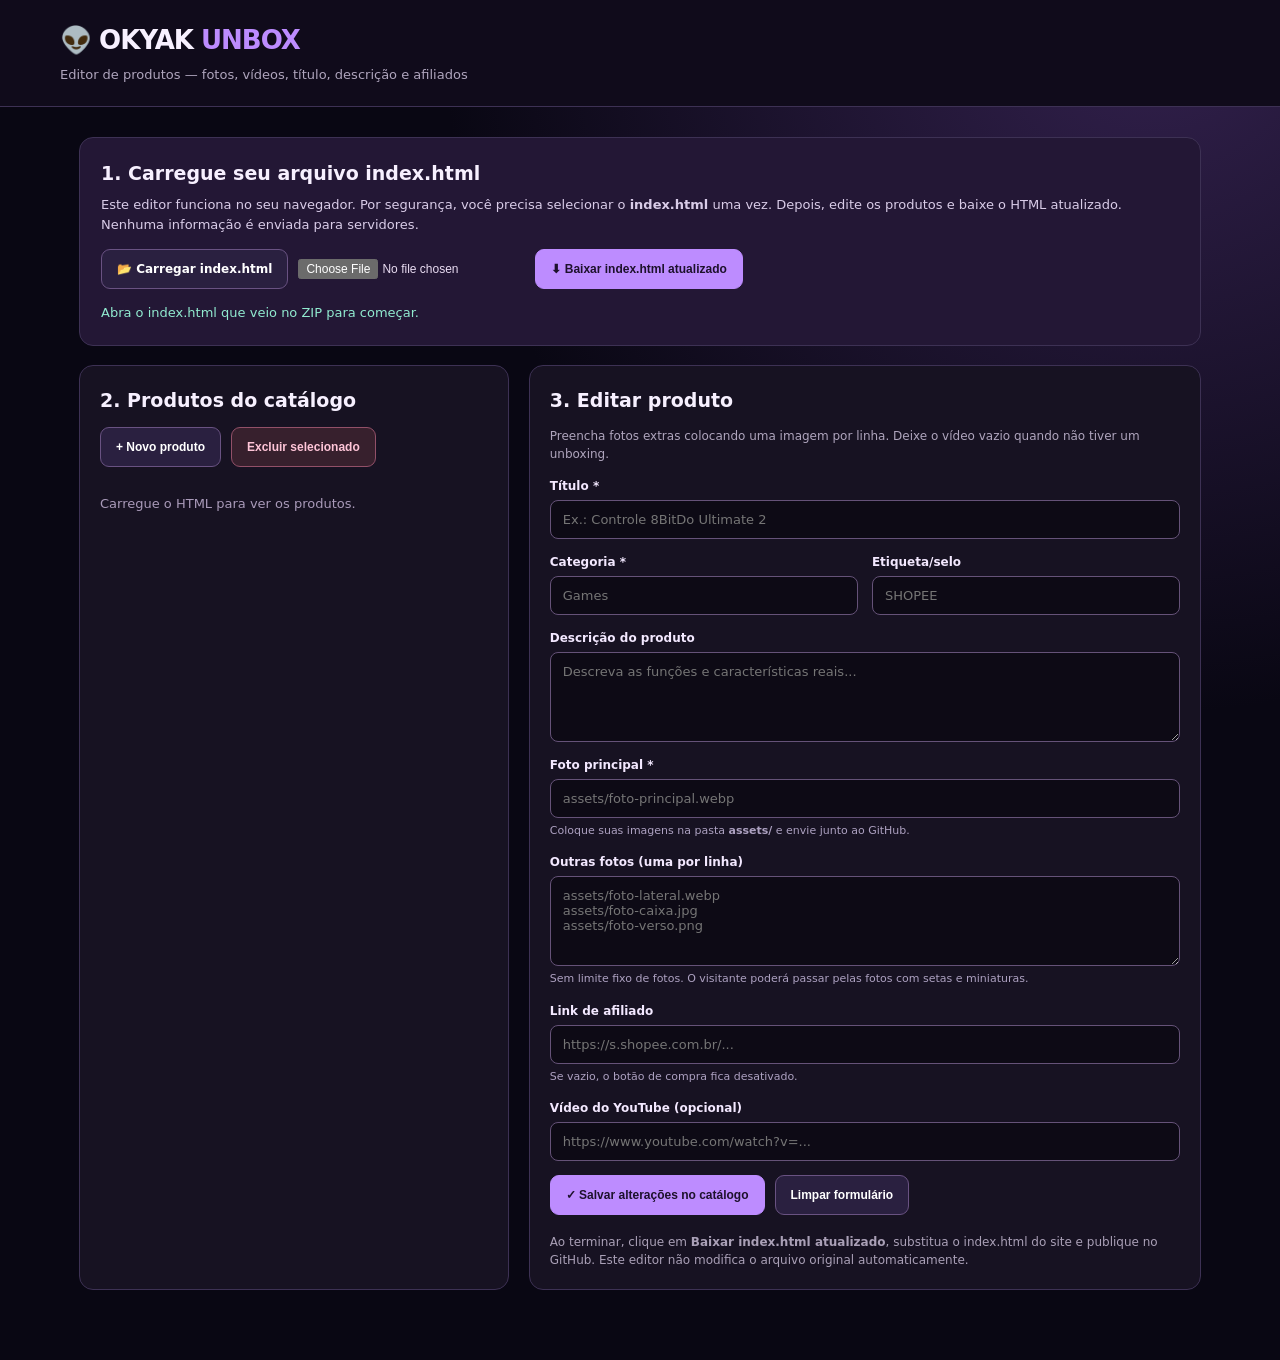
==== commit e9675ae8: "Add files via upload" ====
--- a/editor.html
+++ b/editor.html
@@ -1,13 +1,154 @@
-<!DOCTYPE html><html lang="pt-BR"><head><meta charset="UTF-8"><meta name="viewport" content="width=device-width,initial-scale=1.0"><meta name="theme-color" content="#090713"><link rel="icon" href="assets/icon.svg" type="image/svg+xml"><link rel="stylesheet" href="style.css"><title>Editor de produtos — Okyak Unbox</title><style>
-.editor-shell{max-width:1220px;margin:0 auto;padding:40px 24px 100px}.editor-bar{display:flex;align-items:center;justify-content:space-between;gap:20px;flex-wrap:wrap;margin-bottom:38px}.editor-bar h1{font:700 clamp(29px,4vw,43px) 'Space Grotesk';letter-spacing:-2px;margin:8px 0}.editor-bar p{color:var(--muted);font-size:13px;margin:0}.editor-panels{display:grid;grid-template-columns:minmax(280px,.85fr) minmax(350px,1.15fr);gap:24px;align-items:start}.edit-panel{background:#151020;border:1px solid #392b4d;border-radius:16px;padding:24px}.edit-panel h2{font-size:21px;letter-spacing:-.5px;margin:0 0 15px}.edit-note{font-size:12px;color:#aaa0ba;background:#22192f;border-left:3px solid #ba8cff;padding:13px 15px;border-radius:4px;margin-bottom:20px}.edit-list{display:flex;flex-direction:column;gap:8px;max-height:600px;overflow:auto}.edit-item{border:1px solid #393046;background:#1c162b;border-radius:10px;padding:11px;display:flex;align-items:center;gap:10px}.edit-item.selected{border-color:#b98cf9}.edit-item>img{width:58px;height:54px;object-fit:contain;border-radius:8px;background:#29213d}.edit-item-info{min-width:0;flex:1}.edit-item-info strong{display:block;font-size:12px;overflow:hidden;text-overflow:ellipsis;white-space:nowrap}.edit-item-info small{color:#9d92ad;font-size:10px}.edit-item button{border:1px solid #675177;background:#392947;border-radius:7px;color:#e9ddf2;font-size:12px;padding:5px 8px}.edit-item button:hover{background:#5b386e}.edit-actions{display:flex;gap:9px;flex-wrap:wrap;margin-bottom:20px}.edit-actions .btn{min-height:38px;padding:9px 13px;font-size:11px}.edit-form{display:grid;grid-template-columns:1fr 1fr;gap:14px}.edit-field{display:flex;flex-direction:column;gap:5px;min-width:0}.edit-field.full{grid-column:1/-1}.edit-field label{font-size:11px;font-weight:800;color:#d7c9e9}.edit-field input,.edit-field textarea,.edit-field select{width:100%;background:#0e0a17;color:#efe8f7;border:1px solid #514267;border-radius:8px;padding:11px;font:12px 'DM Sans',sans-serif;outline:0}.edit-field textarea{min-height:85px;resize:vertical}.edit-field input:focus,.edit-field textarea:focus{border-color:#b88dff}.edit-field small{font-size:10px;color:#9685aa}.edit-check{display:flex;gap:9px;align-items:center;font-size:12px;color:#cfc2e2}.edit-check input{accent-color:#a783f5}.edit-form-actions{grid-column:1/-1;display:flex;align-items:center;gap:10px;flex-wrap:wrap;padding-top:12px}.editor-status{font-size:12px;color:#75ead4;min-height:22px}.editor-footer{margin-top:25px;padding:22px;border:1px solid #352840;border-radius:14px}.editor-footer h3{font:700 18px 'Space Grotesk';margin:0 0 10px}.editor-footer p{font-size:12px;color:#aaa0b8}.editor-footer .btn{margin-top:7px}@media(max-width:850px){.editor-panels{grid-template-columns:1fr}}@media(max-width:480px){.edit-form{grid-template-columns:1fr}.edit-field.full{grid-column:auto}.edit-form-actions{grid-column:auto}.editor-shell{padding:25px 15px 65px}.edit-panel{padding:16px}}
-</style></head><body><div class="topline"><span class="live-dot"></span> FERRAMENTA LOCAL DO CRIADOR / OKYAK UNBOX</div><header class="header"><div class="shell header-inner"><a href="index.html" class="brand"><span class="brand-mark"><img src="assets/icon.svg" alt=""></span><span class="brand-type"><strong>OKYAK<span>UNBOX</span></strong><small>EDITOR DO CATÁLOGO</small></span></a><a class="header-cta" style="display:inline-flex" href="index.html">↗ Ver site</a></div></header><main class="editor-shell"><div class="editor-bar"><div><span class="section-kicker"><span></span> ÁREA DE CRIAÇÃO</span><h1>Gerencie sua <span style="color:#bb86ff">vitrine.</span></h1><p>Cadastre fotos, informações, links de afiliados e vídeos. Depois exporte para publicar.</p></div><button id="download" type="button" class="btn btn-primary">↓ Baixar produtos.js</button></div><p class="edit-note"><strong>Importante:</strong> isto é um editor local, não um painel conectado ao seu site. Depois de salvar um produto, baixe <code>produtos.js</code> e substitua o arquivo na pasta do site ou no GitHub. Os exemplos iniciais não possuem links reais.</p><div class="editor-panels"><section class="edit-panel"><div class="edit-actions"><button class="btn btn-outline" id="new" type="button">+ Novo produto</button><button class="btn btn-ghost" id="reset" type="button">Restaurar catálogo original</button></div><h2>Produtos cadastrados <span id="total" style="color:#b78bf0"></span></h2><div id="edit-list" class="edit-list"></div></section><section class="edit-panel"><h2 id="form-title">Editar produto</h2><form id="product-form" class="edit-form"><div class="edit-field full"><label for="nome">Nome do produto *</label><input id="nome" required maxlength="90" placeholder="Ex.: Headset Bluetooth XYZ"></div><div class="edit-field"><label for="categoria">Categoria *</label><input id="categoria" required maxlength="30" placeholder="Ex.: Tecnologia"></div><div class="edit-field"><label for="selo">Selo opcional</label><input id="selo" maxlength="24" placeholder="Ex.: UNBOXING"></div><div class="edit-field full"><label for="descricao">Descrição curta</label><textarea id="descricao" maxlength="300" placeholder="O que você quer apresentar deste produto?"></textarea></div><div class="edit-field full"><label for="imagem">Link ou caminho da foto</label><input id="imagem" placeholder="https://site.com/foto.jpg ou assets/foto.jpg"><small>Fotos locais devem ser colocadas na pasta <b>assets/</b> do site e também enviadas ao GitHub.</small></div><div class="edit-field full"><label for="imagens">Fotos extras (uma por linha)</label><textarea id="imagens" rows="4" placeholder="assets/controle-lateral.webp&#10;assets/controle-caixa.webp"></textarea><small>Adicione quantas fotos desejar. A principal é a foto do campo acima. Pode usar caminhos assets/ ou links HTTPS.</small></div><div class="edit-field full"><label for="afiliado">Link de afiliado / loja</label><input id="afiliado" type="url" placeholder="https://... (link fornecido pelo programa de afiliados)"></div><div class="edit-field full"><label for="youtube">Link do unboxing no YouTube (opcional)</label><input id="youtube" type="url" placeholder="https://www.youtube.com/watch?v=..."></div><div class="edit-field full"><label class="edit-check"><input type="checkbox" id="destaque"> Destacar produto no catálogo</label></div><div class="edit-field full"><label class="edit-check"><input type="checkbox" id="demo"> Mostrar etiqueta "EXEMPLO"</label></div><div class="edit-form-actions"><button class="btn btn-primary" type="submit">✓ Salvar produto</button><button class="btn btn-ghost" type="button" id="delete">Excluir</button><span class="editor-status" id="status" role="status"></span></div></form></section></div><div class="editor-footer"><h3>Como publicar as mudanças</h3><p>Depois de editar, clique em <b>Baixar produtos.js</b>. Substitua o arquivo antigo na pasta do site. Se o site estiver no GitHub Pages, envie o novo arquivo <b>produtos.js</b> ao seu repositório, junto com as novas imagens da pasta <b>assets</b>. Atualizar o rascunho aqui não modifica a página pública automaticamente.</p><button id="download-bottom" type="button" class="btn btn-primary">↓ Baixar catálogo para publicação</button></div></main><script src="produtos.js"></script><script>
-(()=>{'use strict';const initial=JSON.parse(JSON.stringify(window.OKYAK_PRODUCTS||[]));let list;try{list=JSON.parse(localStorage.getItem('okyak_unbox_editor_v1')||'null')||initial}catch{list=initial}if(!Array.isArray(list))list=initial;let selected=list[0]?.id||null;const $=id=>document.getElementById(id);const esc=s=>String(s??'').replace(/[&<>"']/g,c=>({'&':'&amp;','<':'&lt;','>':'&gt;','"':'&quot;',"'":'&#39;'}[c]));const validPhoto=s=>String(s||'').trim();const cleanText=s=>String(s||'').trim();function persist(){try{localStorage.setItem('okyak_unbox_editor_v1',JSON.stringify(list))}catch{showStatus('Seu navegador não conseguiu salvar o rascunho. Exporte o arquivo.') }}function showStatus(t){$('status').textContent=t}function render(){const el=$('edit-list');$('total').textContent=`(${list.length})`;el.innerHTML=list.length?list.map((p,i)=>`<div class="edit-item ${p.id===selected?'selected':''}"><img src="${esc(p.imagem||'assets/produto.svg')}" onerror="this.onerror=null;this.src='assets/produto.svg'" alt=""><div class="edit-item-info"><strong>${esc(p.nome)}</strong><small>${esc(p.categoria||'Sem categoria')}${p.demo?' • EXEMPLO':''}</small></div><button type="button" data-up="${i}" title="Subir produto" aria-label="Mover para cima" ${i===0?'disabled':''}>↑</button><button type="button" data-down="${i}" title="Descer produto" aria-label="Mover para baixo" ${i===list.length-1?'disabled':''}>↓</button><button type="button" data-edit="${esc(p.id)}">Editar</button></div>`).join(''):'<p class="no-items">Nenhum produto. Clique em Novo produto.</p>';fillForm()}
-function fillForm(){const p=list.find(x=>x.id===selected);$('form-title').textContent=p?'Editar produto':'Novo produto';for(const f of ['nome','categoria','selo','descricao','imagem','afiliado','youtube'])$(f).value=p?p[f]||'':'';$('imagens').value=Array.isArray(p?.imagens)?p.imagens.join('\n'):'';$('destaque').checked=!!p?.destaque;$('demo').checked=!!p?.demo;$('delete').disabled=!p}
-$('edit-list').addEventListener('click',e=>{const b=e.target.closest('button');if(!b)return;if(b.hasAttribute('data-edit'))selected=b.dataset.edit;else if(b.hasAttribute('data-up')){let i=Number(b.dataset.up);if(i>0)[list[i],list[i-1]]=[list[i-1],list[i]]}else if(b.hasAttribute('data-down')){let i=Number(b.dataset.down);if(i<list.length-1)[list[i],list[i+1]]=[list[i+1],list[i]]}persist();render()});
-$('new').addEventListener('click',()=>{selected=null;render();$('nome').focus();showStatus('Preencha os campos para cadastrar um produto.')});
-$('product-form').addEventListener('submit',e=>{e.preventDefault();const data={nome:cleanText($('nome').value),categoria:cleanText($('categoria').value),selo:cleanText($('selo').value),descricao:cleanText($('descricao').value),imagem:validPhoto($('imagem').value)||'assets/produto.svg',imagens:$('imagens').value.split(/\r?\n/).map(validPhoto).filter(Boolean),fallback:'assets/produto.svg',afiliado:cleanText($('afiliado').value),youtube:cleanText($('youtube').value),destaque:$('destaque').checked,demo:$('demo').checked};if(!data.nome||!data.categoria)return showStatus('Nome e categoria são obrigatórios.');for(const k of ['afiliado','youtube']){if(data[k]){try{const u=new URL(data[k]);if(!['https:','http:'].includes(u.protocol))throw Error()}catch{return showStatus('O campo '+(k==='afiliado'?'link de afiliado':'YouTube')+' precisa ser uma URL válida.')}}}if(data.imagem.includes(':')){try{const u=new URL(data.imagem);if(!['https:','http:'].includes(u.protocol))throw Error()}catch{return showStatus('Use um link de foto HTTP(S) ou um caminho local como assets/foto.jpg.')}}let ix=list.findIndex(p=>p.id===selected);if(ix>=0)list[ix]={...list[ix],...data};else{const id='produto-'+Date.now().toString(36)+'-'+Math.random().toString(36).slice(2,5);list.unshift({id,...data});selected=id}persist();render();showStatus('Produto salvo neste navegador. Exporte para publicar.')});
-$('delete').addEventListener('click',()=>{if(!selected||!confirm('Excluir este produto do rascunho?'))return;list=list.filter(p=>p.id!==selected);selected=list[0]?.id||null;persist();render();showStatus('Produto excluído do rascunho.')});
-$('reset').addEventListener('click',()=>{if(!confirm('Restaurar os exemplos originais? As alterações não exportadas serão perdidas.'))return;list=JSON.parse(JSON.stringify(initial));selected=list[0]?.id||null;persist();render();showStatus('Catálogo original restaurado.')});
-function download(){const data='/* OKYAK UNBOX — Catálogo publicado. Editado pelo editor local. */\nwindow.OKYAK_PRODUCTS = '+JSON.stringify(list,null,2).replace(/\u2028/g,'\\u2028').replace(/\u2029/g,'\\u2029')+';\n';const blob=new Blob([data],{type:'text/javascript;charset=utf-8'});const u=URL.createObjectURL(blob);const a=document.createElement('a');a.href=u;a.download='produtos.js';document.body.appendChild(a);a.click();a.remove();setTimeout(()=>URL.revokeObjectURL(u),1000);showStatus('Arquivo preparado. Substitua produtos.js no seu site.')}
-$('download').addEventListener('click',download);$('download-bottom').addEventListener('click',download);render();})();
-</script></body></html>
+<!DOCTYPE html>
+<html lang="pt-BR">
+<head>
+  <meta charset="UTF-8">
+  <meta name="viewport" content="width=device-width, initial-scale=1">
+  <title>Editor local — OKYAK UNBOX</title>
+  <style>
+    :root{color-scheme:dark;--bg:#090713;--panel:#1a1429;--stroke:#3d3154;--text:#f7f0ff;--muted:#afa5bd;--primary:#bd8cff}
+    *{box-sizing:border-box}body{margin:0;background:radial-gradient(circle at 90% 0,#33214e,transparent 40%),var(--bg);color:var(--text);font-family:system-ui,-apple-system,Segoe UI,sans-serif;line-height:1.5}
+    header{border-bottom:1px solid var(--stroke);background:#100b1b; padding:21px max(22px,calc((100% - 1160px)/2))}header h1{font-size:26px;margin:0;letter-spacing:-1px}header h1 span{color:var(--primary)}header p{margin:5px 0 0;color:var(--muted);font-size:13px}
+    main{max-width:1160px;margin:30px auto 70px;padding:0 19px}.intro{background:#231735;border:1px solid var(--stroke);padding:21px;border-radius:14px}.intro h2{font-size:19px;margin:0 0 8px}.intro p{margin:5px 0 15px;color:#d9cce8;font-size:13px}
+    .row{display:flex;gap:10px;align-items:center;flex-wrap:wrap}button,.button{display:inline-flex;align-items:center;justify-content:center;gap:8px;min-height:40px;padding:10px 15px;border-radius:9px;border:1px solid #695282;background:#2a2040;color:white;font-weight:700;font-size:12px;cursor:pointer}button:hover,.button:hover{background:#43315b}.primary{background:var(--primary);color:#1d112c;border-color:var(--primary)}.primary:hover{background:#d0afff}.btn-danger{border-color:#925068;color:#ffc5d8;background:#37202d}input[type=file]{max-width:100%;font-size:12px;color:#e9dcf2}
+    .layout{margin-top:19px;display:grid;grid-template-columns:minmax(235px,.78fr) minmax(0,1.22fr);gap:20px}.panel{border:1px solid var(--stroke);background:#171222;border-radius:14px;padding:20px}.panel h2{font-size:19px;margin:0 0 12px}.hint{font-size:12px;color:var(--muted);margin:4px 0 14px}.products{display:flex;flex-direction:column;gap:9px;max-height:700px;overflow:auto}.product-btn{text-align:left;justify-content:start;display:flex;gap:11px;width:100%;background:#20182e;white-space:normal}.product-btn.active{border-color:var(--primary);box-shadow:inset 0 0 0 1px var(--primary)}.product-btn img{width:50px;height:49px;object-fit:contain;background:white;border-radius:7px;flex-shrink:0}.product-btn span{min-width:0}.product-btn strong{display:block;font-size:12px}.product-btn small{display:block;color:#c5b0da;font-size:10px}.edit-form{display:grid;grid-template-columns:1fr 1fr;gap:14px}.field{display:flex;flex-direction:column;gap:5px;min-width:0}.full{grid-column:1/-1}label{font-size:12px;font-weight:800;color:#f3e8ff}.field input,.field textarea{width:100%;min-width:0;border:1px solid #655278;background:#0d0a15;color:white;padding:11px 12px;border-radius:8px;font:13px system-ui,sans-serif}.field textarea{min-height:90px;resize:vertical}.field input:focus,.field textarea:focus{outline:2px solid #a778fa;outline-offset:1px}.field small{color:#ada1c1;font-size:11px}.actions{grid-column:1/-1;display:flex;flex-wrap:wrap;gap:10px}.status{min-height:21px;margin:14px 0 0;color:#91ebd0;font-size:13px}#list-empty{color:#a99ab9;font-size:13px}.footnote{margin-top:18px;font-size:12px;color:#aaa0b7}.file-warning{color:#ffd7a6}
+    @media(max-width:790px){.layout{grid-template-columns:1fr}}@media(max-width:480px){.edit-form{grid-template-columns:1fr}.full,.actions{grid-column:auto}.panel{padding:15px}}
+  </style>
+</head>
+<body>
+<header><h1>👽 OKYAK<span> UNBOX</span></h1><p>Editor de produtos — fotos, vídeos, título, descrição e afiliados</p></header>
+<main>
+  <section class="intro">
+    <h2>1. Carregue seu arquivo index.html</h2>
+    <p>Este editor funciona no seu navegador. Por segurança, você precisa selecionar o <b>index.html</b> uma vez. Depois, edite os produtos e baixe o HTML atualizado. Nenhuma informação é enviada para servidores.</p>
+    <div class="row"><label class="button" for="input-file">📂 Carregar index.html</label><input id="input-file" type="file" accept=".html,text/html"><button type="button" class="primary" id="download" disabled>⬇ Baixar index.html atualizado</button></div>
+    <div class="status" id="status" role="status">Abra o index.html que veio no ZIP para começar.</div>
+  </section>
+  <div class="layout">
+    <section class="panel"><h2>2. Produtos do catálogo</h2><div class="row" style="margin-bottom:14px"><button id="add" type="button" disabled>+ Novo produto</button><button class="btn-danger" id="remove" type="button" disabled>Excluir selecionado</button></div><div class="products" id="products"><p id="list-empty">Carregue o HTML para ver os produtos.</p></div></section>
+    <section class="panel"><h2>3. Editar produto</h2><p class="hint">Preencha fotos extras colocando uma imagem por linha. Deixe o vídeo vazio quando não tiver um unboxing.</p>
+      <form id="form" class="edit-form">
+        <div class="field full"><label for="name">Título *</label><input id="name" required maxlength="140" placeholder="Ex.: Controle 8BitDo Ultimate 2"></div>
+        <div class="field"><label for="category">Categoria *</label><input id="category" required maxlength="40" placeholder="Games"></div>
+        <div class="field"><label for="badge">Etiqueta/selo</label><input id="badge" maxlength="30" placeholder="SHOPEE"></div>
+        <div class="field full"><label for="description">Descrição do produto</label><textarea id="description" placeholder="Descreva as funções e características reais..."></textarea></div>
+        <div class="field full"><label for="photo">Foto principal *</label><input id="photo" required placeholder="assets/foto-principal.webp"><small>Coloque suas imagens na pasta <b>assets/</b> e envie junto ao GitHub.</small></div>
+        <div class="field full"><label for="extras">Outras fotos (uma por linha)</label><textarea id="extras" placeholder="assets/foto-lateral.webp&#10;assets/foto-caixa.jpg&#10;assets/foto-verso.png"></textarea><small>Sem limite fixo de fotos. O visitante poderá passar pelas fotos com setas e miniaturas.</small></div>
+        <div class="field full"><label for="affiliate">Link de afiliado</label><input id="affiliate" placeholder="https://s.shopee.com.br/..."><small>Se vazio, o botão de compra fica desativado.</small></div>
+        <div class="field full"><label for="youtube">Vídeo do YouTube (opcional)</label><input id="youtube" placeholder="https://www.youtube.com/watch?v=..."></div>
+        <div class="actions"><button class="primary" id="save" type="submit" disabled>✓ Salvar alterações no catálogo</button><button id="clear" type="button" disabled>Limpar formulário</button></div>
+      </form>
+      <div class="footnote">Ao terminar, clique em <b>Baixar index.html atualizado</b>, substitua o index.html do site e publique no GitHub. Este editor não modifica o arquivo original automaticamente.</div>
+    </section>
+  </div>
+</main>
+<script>
+(() => {
+  'use strict';
+  const $ = id => document.getElementById(id);
+  let doc = null, selected = null;
+  const status = message => $('status').textContent = message;
+  const cards = () => doc ? [...doc.querySelectorAll('#product-grid > article.product-card')] : [];
+  const getText = (card, selector) => card?.querySelector(selector)?.textContent?.trim() || '';
+  const validPath = value => {
+    if (!value) return true;
+    const s = value.trim();
+    if (/^\s*(?:javascript|data|vbscript):/i.test(s)) return false;
+    if (/^https?:\/\//i.test(s)) return true;
+    return !s.startsWith('/') && !s.includes('..') && /^[\w\-./%() À-ÿ]+$/.test(s);
+  };
+  const validWebLink = value => {
+    if (!value) return true;
+    try { const u = new URL(value); return ['https:','http:'].includes(u.protocol) && !!u.hostname; } catch { return false; }
+  };
+  function resetForm(){ $('form').reset(); $('badge').value='SHOPEE'; }
+  function setDisabled(isDisabled){ for (const id of ['download','add','save','clear']) $(id).disabled=isDisabled; $('remove').disabled=isDisabled || selected===null; }
+  function loadForm(){
+    if (!doc) return;
+    const card = selected===null ? null : cards()[selected];
+    resetForm();
+    if (!card){ $('save').textContent='✓ Cadastrar novo produto'; $('remove').disabled=true; return; }
+    $('name').value=getText(card,'h3');
+    $('category').value=card.dataset.category || '';
+    $('badge').value=getText(card,'.card-badge');
+    $('description').value=getText(card,'.product-body > p');
+    const images=[...card.querySelectorAll('.gallery-slides > .gallery-slide img')].map(x=>x.getAttribute('src')||'').filter(Boolean);
+    $('photo').value=images[0] || 'assets/produto.svg';
+    $('extras').value=images.slice(1).join('\n');
+    $('affiliate').value=card.querySelector('.buy-link')?.getAttribute('href') || '';
+    $('youtube').value=card.dataset.youtube || '';
+    $('save').textContent='✓ Salvar alterações no catálogo'; $('remove').disabled=false;
+  }
+  function renderList(){
+    const host=$('products');host.replaceChildren();
+    if (!doc){ host.textContent='Carregue o index.html primeiro.'; return; }
+    cards().forEach((card,i)=>{
+      const btn=document.createElement('button');btn.type='button';btn.className='product-btn'+(selected===i?' active':'');
+      const img=document.createElement('img'); img.src=card.querySelector('.gallery-slides img')?.getAttribute('src') || 'assets/produto.svg'; img.onerror=()=>{img.onerror=null; img.src='assets/produto.svg'};
+      const label=document.createElement('span');const title=document.createElement('strong');title.textContent=getText(card,'h3')||`Produto ${i+1}`;const cat=document.createElement('small');cat.textContent=card.dataset.category||'Sem categoria';label.append(title,cat);btn.append(img,label);
+      btn.addEventListener('click',()=>{selected=i;loadForm();renderList()});host.append(btn);
+    });
+    setDisabled(false);
+  }
+  $('input-file').addEventListener('change',async e=>{
+    const file=e.target.files?.[0];if(!file)return;
+    try {
+      const html=await file.text();const parsed=new DOMParser().parseFromString(html,'text/html');
+      if (!parsed.querySelector('#product-grid') || !parsed.querySelector('#video-dialog')) throw new Error('Arquivo incompatível: escolha o index.html do OKYAK UNBOX deste ZIP.');
+      doc=parsed;selected=cards().length?0:null;loadForm();renderList();status(`Catálogo carregado: ${cards().length} produto(s). Você já pode editar ou cadastrar.`);
+    } catch(err){doc=null;selected=null;setDisabled(true);renderList();status(String(err.message||err));}
+  });
+  $('add').addEventListener('click',()=>{selected=null;loadForm();renderList();$('name').focus();status('Preencha o formulário para cadastrar um produto novo.');});
+  $('clear').addEventListener('click',()=>{resetForm();status('Formulário limpo.');});
+  $('remove').addEventListener('click',()=>{
+    if(!doc||selected===null||!confirm('Excluir este produto do HTML exportado?'))return;
+    cards()[selected]?.remove();selected=cards().length?Math.min(selected,cards().length-1):null;renderList();loadForm();status('Produto excluído. Baixe o index.html para aplicar.');
+  });
+  $('form').addEventListener('submit',e=>{
+    e.preventDefault();if(!doc)return;
+    const data={
+      name:$('name').value.trim(),category:$('category').value.trim(),badge:$('badge').value.trim(),
+      description:$('description').value.trim(),photo:$('photo').value.trim(),
+      extras:$('extras').value.split(/\r?\n/).map(s=>s.trim()).filter(Boolean),
+      affiliate:$('affiliate').value.trim(),youtube:$('youtube').value.trim()
+    };
+    if(!data.name||!data.category||!data.photo){status('Título, categoria e foto principal são obrigatórios.');return;}
+    if(![data.photo,...data.extras].every(validPath)){status('Uma foto tem endereço inválido. Use assets/arquivo.webp ou URL HTTPS.');return;}
+    if(!validWebLink(data.affiliate)||!validWebLink(data.youtube)){status('O link de afiliado ou vídeo deve começar com https:// (ou http://).');return;}
+    const grid=doc.querySelector('#product-grid');
+    let card=selected===null?null:cards()[selected];
+    if(!card){
+      const template=cards()[0];
+      if(!template){status('O HTML precisa conter ao menos um cartão-modelo.');return;}
+      card=template.cloneNode(true);grid.append(card);selected=cards().length-1;
+    }
+    card.dataset.category=data.category;
+    card.dataset.youtube=data.youtube;
+    card.querySelector('.product-category').textContent=data.category;
+    card.querySelector('h3').textContent=data.name;
+    card.querySelector('.product-body > p').textContent=data.description||'Confira o produto na loja parceira.';
+    card.querySelector('.card-badge').textContent=data.badge||'PRODUTO';
+    card.querySelector('.card-demo')?.remove();
+    const slides=card.querySelector('.gallery-slides');slides.replaceChildren();
+    const paths=[data.photo,...data.extras];
+    // Deixar 3 campos vazios no HTML para futuras fotos sem edições estruturais.
+    while(paths.length<4) paths.push('');
+    paths.forEach((src,i)=>{
+      const slot=doc.createElement('div');slot.className='gallery-slide';
+      const img=doc.createElement('img'); img.setAttribute('src',src);img.alt=`${data.name} — foto ${i+1}`;img.loading='lazy';slot.append(img);slides.append(slot);
+    });
+    const buy=card.querySelector('.buy-link');buy.setAttribute('href',data.affiliate);
+    const watch=card.querySelector('.watch-link');if(watch)watch.hidden=true;
+    renderList();loadForm();status('Produto salvo no catálogo. Clique em Baixar index.html atualizado para publicar.');
+  });
+  $('download').addEventListener('click',()=>{
+    if(!doc)return;
+    const data='<!DOCTYPE html>\n'+doc.documentElement.outerHTML+'\n';
+    const url=URL.createObjectURL(new Blob([data],{type:'text/html;charset=utf-8'}));
+    const a=document.createElement('a');a.href=url;a.download='index.html';document.body.append(a);a.click();a.remove();
+    setTimeout(()=>URL.revokeObjectURL(url),1000);
+    status('index.html atualizado baixado. Substitua o arquivo do seu site e envie as novas fotos junto.');
+  });
+})();
+</script>
+</body>
+</html>
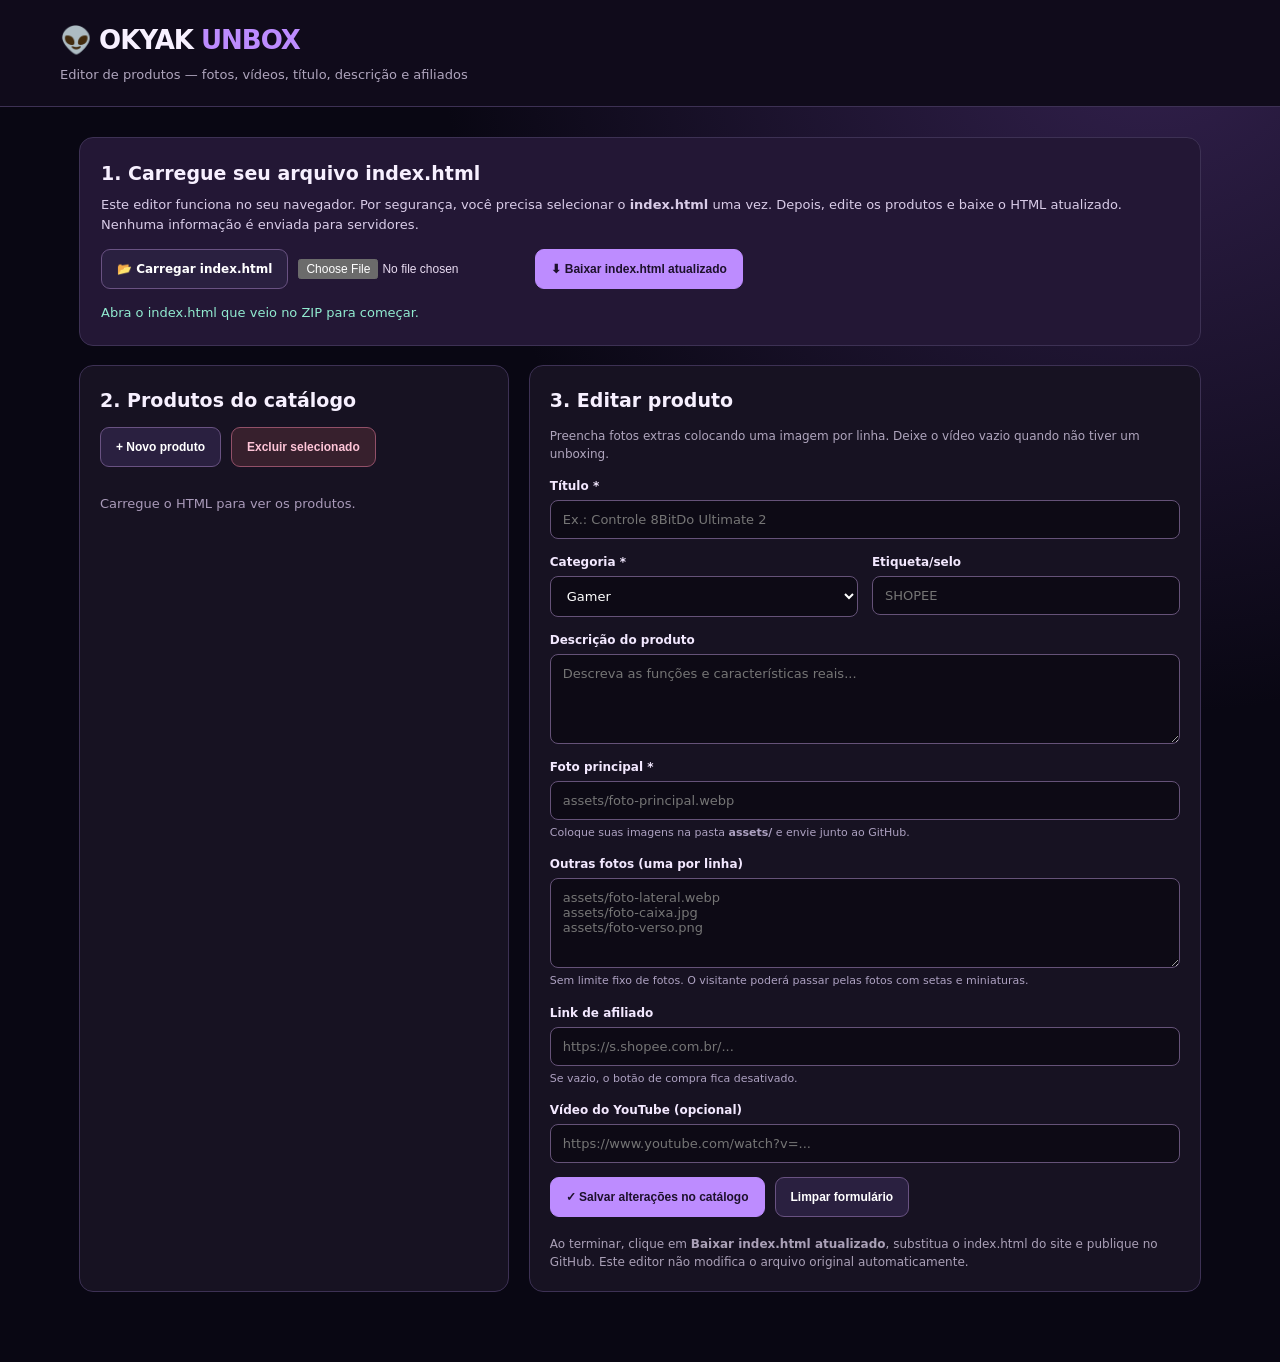
==== commit 612aefc4: "Add files via upload" ====
--- a/editor.html
+++ b/editor.html
@@ -10,7 +10,7 @@
     header{border-bottom:1px solid var(--stroke);background:#100b1b; padding:21px max(22px,calc((100% - 1160px)/2))}header h1{font-size:26px;margin:0;letter-spacing:-1px}header h1 span{color:var(--primary)}header p{margin:5px 0 0;color:var(--muted);font-size:13px}
     main{max-width:1160px;margin:30px auto 70px;padding:0 19px}.intro{background:#231735;border:1px solid var(--stroke);padding:21px;border-radius:14px}.intro h2{font-size:19px;margin:0 0 8px}.intro p{margin:5px 0 15px;color:#d9cce8;font-size:13px}
     .row{display:flex;gap:10px;align-items:center;flex-wrap:wrap}button,.button{display:inline-flex;align-items:center;justify-content:center;gap:8px;min-height:40px;padding:10px 15px;border-radius:9px;border:1px solid #695282;background:#2a2040;color:white;font-weight:700;font-size:12px;cursor:pointer}button:hover,.button:hover{background:#43315b}.primary{background:var(--primary);color:#1d112c;border-color:var(--primary)}.primary:hover{background:#d0afff}.btn-danger{border-color:#925068;color:#ffc5d8;background:#37202d}input[type=file]{max-width:100%;font-size:12px;color:#e9dcf2}
-    .layout{margin-top:19px;display:grid;grid-template-columns:minmax(235px,.78fr) minmax(0,1.22fr);gap:20px}.panel{border:1px solid var(--stroke);background:#171222;border-radius:14px;padding:20px}.panel h2{font-size:19px;margin:0 0 12px}.hint{font-size:12px;color:var(--muted);margin:4px 0 14px}.products{display:flex;flex-direction:column;gap:9px;max-height:700px;overflow:auto}.product-btn{text-align:left;justify-content:start;display:flex;gap:11px;width:100%;background:#20182e;white-space:normal}.product-btn.active{border-color:var(--primary);box-shadow:inset 0 0 0 1px var(--primary)}.product-btn img{width:50px;height:49px;object-fit:contain;background:white;border-radius:7px;flex-shrink:0}.product-btn span{min-width:0}.product-btn strong{display:block;font-size:12px}.product-btn small{display:block;color:#c5b0da;font-size:10px}.edit-form{display:grid;grid-template-columns:1fr 1fr;gap:14px}.field{display:flex;flex-direction:column;gap:5px;min-width:0}.full{grid-column:1/-1}label{font-size:12px;font-weight:800;color:#f3e8ff}.field input,.field textarea{width:100%;min-width:0;border:1px solid #655278;background:#0d0a15;color:white;padding:11px 12px;border-radius:8px;font:13px system-ui,sans-serif}.field textarea{min-height:90px;resize:vertical}.field input:focus,.field textarea:focus{outline:2px solid #a778fa;outline-offset:1px}.field small{color:#ada1c1;font-size:11px}.actions{grid-column:1/-1;display:flex;flex-wrap:wrap;gap:10px}.status{min-height:21px;margin:14px 0 0;color:#91ebd0;font-size:13px}#list-empty{color:#a99ab9;font-size:13px}.footnote{margin-top:18px;font-size:12px;color:#aaa0b7}.file-warning{color:#ffd7a6}
+    .layout{margin-top:19px;display:grid;grid-template-columns:minmax(235px,.78fr) minmax(0,1.22fr);gap:20px}.panel{border:1px solid var(--stroke);background:#171222;border-radius:14px;padding:20px}.panel h2{font-size:19px;margin:0 0 12px}.hint{font-size:12px;color:var(--muted);margin:4px 0 14px}.products{display:flex;flex-direction:column;gap:9px;max-height:700px;overflow:auto}.product-btn{text-align:left;justify-content:start;display:flex;gap:11px;width:100%;background:#20182e;white-space:normal}.product-btn.active{border-color:var(--primary);box-shadow:inset 0 0 0 1px var(--primary)}.product-btn img{width:50px;height:49px;object-fit:contain;background:white;border-radius:7px;flex-shrink:0}.product-btn span{min-width:0}.product-btn strong{display:block;font-size:12px}.product-btn small{display:block;color:#c5b0da;font-size:10px}.edit-form{display:grid;grid-template-columns:1fr 1fr;gap:14px}.field{display:flex;flex-direction:column;gap:5px;min-width:0}.full{grid-column:1/-1}label{font-size:12px;font-weight:800;color:#f3e8ff}.field input,.field textarea,.field select{width:100%;min-width:0;border:1px solid #655278;background:#0d0a15;color:white;padding:11px 12px;border-radius:8px;font:13px system-ui,sans-serif}.field textarea{min-height:90px;resize:vertical}.field input:focus,.field textarea:focus,.field select:focus{outline:2px solid #a778fa;outline-offset:1px}.field small{color:#ada1c1;font-size:11px}.actions{grid-column:1/-1;display:flex;flex-wrap:wrap;gap:10px}.status{min-height:21px;margin:14px 0 0;color:#91ebd0;font-size:13px}#list-empty{color:#a99ab9;font-size:13px}.footnote{margin-top:18px;font-size:12px;color:#aaa0b7}.file-warning{color:#ffd7a6}
     @media(max-width:790px){.layout{grid-template-columns:1fr}}@media(max-width:480px){.edit-form{grid-template-columns:1fr}.full,.actions{grid-column:auto}.panel{padding:15px}}
   </style>
 </head>
@@ -28,7 +28,13 @@
     <section class="panel"><h2>3. Editar produto</h2><p class="hint">Preencha fotos extras colocando uma imagem por linha. Deixe o vídeo vazio quando não tiver um unboxing.</p>
       <form id="form" class="edit-form">
         <div class="field full"><label for="name">Título *</label><input id="name" required maxlength="140" placeholder="Ex.: Controle 8BitDo Ultimate 2"></div>
-        <div class="field"><label for="category">Categoria *</label><input id="category" required maxlength="40" placeholder="Games"></div>
+        <div class="field"><label for="category">Categoria *</label><select id="category" required>
+          <option value="Gamer">Gamer</option>
+          <option value="Tecnologia">Tecnologia</option>
+          <option value="Setup">Setup</option>
+          <option value="Acessórios">Acessórios</option>
+          <option value="Moda">Moda</option>
+        </select></div>
         <div class="field"><label for="badge">Etiqueta/selo</label><input id="badge" maxlength="30" placeholder="SHOPEE"></div>
         <div class="field full"><label for="description">Descrição do produto</label><textarea id="description" placeholder="Descreva as funções e características reais..."></textarea></div>
         <div class="field full"><label for="photo">Foto principal *</label><input id="photo" required placeholder="assets/foto-principal.webp"><small>Coloque suas imagens na pasta <b>assets/</b> e envie junto ao GitHub.</small></div>
@@ -68,7 +74,7 @@
     resetForm();
     if (!card){ $('save').textContent='✓ Cadastrar novo produto'; $('remove').disabled=true; return; }
     $('name').value=getText(card,'h3');
-    $('category').value=card.dataset.category || '';
+    $('category').value=({Games:'Gamer','Áudio':'Tecnologia'}[card.dataset.category] || card.dataset.category || 'Gamer');
     $('badge').value=getText(card,'.card-badge');
     $('description').value=getText(card,'.product-body > p');
     const images=[...card.querySelectorAll('.gallery-slides > .gallery-slide img')].map(x=>x.getAttribute('src')||'').filter(Boolean);
